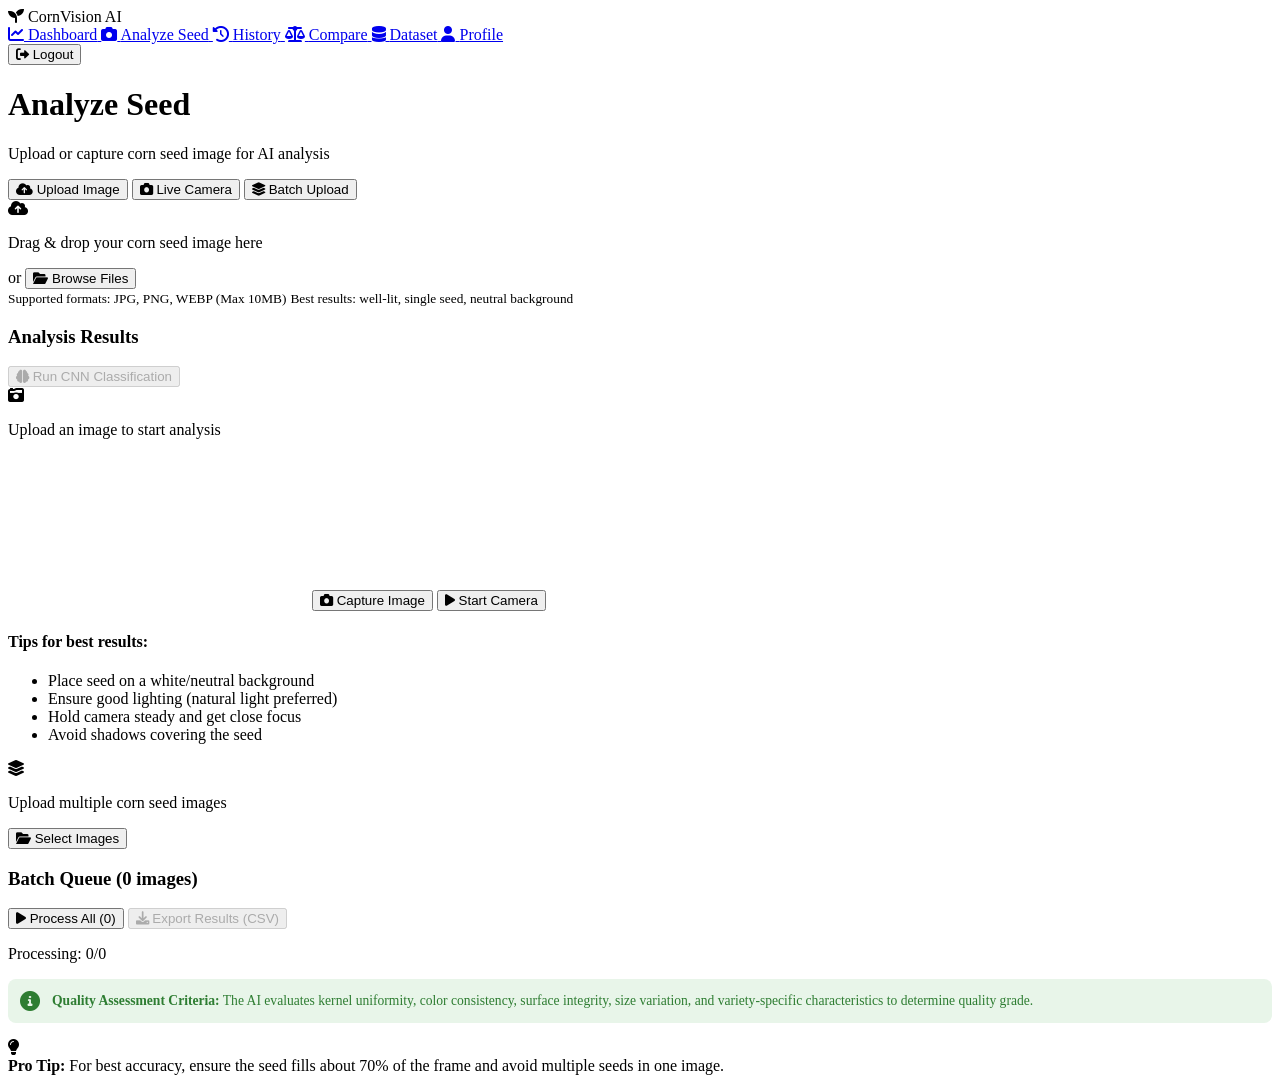
==== analyze.html @ c703de83 "Add files via upload" ====
<!DOCTYPE html>
<html lang="en">
<head>
    <meta charset="UTF-8">
    <meta name="viewport" content="width=device-width, initial-scale=1.0">
    <title>Analyze Seed - CornVision AI</title>
    <link rel="stylesheet" href="css/style.css">
    <link href="https://fonts.googleapis.com/css2?family=Inter:wght@300;400;500;600;700&display=swap" rel="stylesheet">
    <link rel="stylesheet" href="https://cdnjs.cloudflare.com/ajax/libs/font-awesome/6.0.0-beta3/css/all.min.css">
</head>
<body>
    <div class="app-wrapper">
        <!-- Sidebar -->
        <aside class="sidebar">
            <div class="sidebar-header">
                <div class="logo">
                    <i class="fas fa-seedling"></i>
                    <span>CornVision AI</span>
                </div>
            </div>
            <nav class="sidebar-nav">
                <a href="dashboard.html" class="nav-item">
                    <i class="fas fa-chart-line"></i>
                    <span>Dashboard</span>
                </a>
                <a href="analyze.html" class="nav-item active">
                    <i class="fas fa-camera"></i>
                    <span>Analyze Seed</span>
                </a>
                <a href="history.html" class="nav-item">
                    <i class="fas fa-history"></i>
                    <span>History</span>
                </a>
                <a href="compare.html" class="nav-item">
                    <i class="fas fa-balance-scale"></i>
                    <span>Compare</span>
                </a>
                <a href="dataset.html" class="nav-item">
                    <i class="fas fa-database"></i>
                    <span>Dataset</span>
                </a>
                <a href="profile.html" class="nav-item">
                    <i class="fas fa-user"></i>
                    <span>Profile</span>
                </a>
            </nav>
            <div class="sidebar-footer">
                <button id="logoutBtn" class="logout-btn">
                    <i class="fas fa-sign-out-alt"></i>
                    <span>Logout</span>
                </button>
            </div>
        </aside>

        <!-- Main Content -->
        <main class="main-content">
            <div class="top-bar">
                <div class="page-title">
                    <h1>Analyze Seed</h1>
                    <p>Upload or capture corn seed image for AI analysis</p>
                </div>
            </div>

            <!-- Analysis Options Tabs -->
            <div class="analysis-tabs">
                <button class="tab-btn active" data-tab="upload">
                    <i class="fas fa-cloud-upload-alt"></i> Upload Image
                </button>
                <button class="tab-btn" data-tab="camera">
                    <i class="fas fa-camera"></i> Live Camera
                </button>
                <button class="tab-btn" data-tab="batch">
                    <i class="fas fa-layer-group"></i> Batch Upload
                </button>
            </div>

            <!-- Upload Tab -->
            <div class="tab-content active" id="uploadTab">
                <div class="analysis-grid">
                    <div class="upload-section">
                        <div class="upload-zone" id="uploadZone">
                            <i class="fas fa-cloud-upload-alt"></i>
                            <p>Drag & drop your corn seed image here</p>
                            <span>or</span>
                            <button class="btn-outline" id="selectFileBtn">
                                <i class="fas fa-folder-open"></i> Browse Files
                            </button>
                            <input type="file" id="imageInput" accept="image/*" hidden>
                            <div class="upload-hints">
                                <small>Supported formats: JPG, PNG, WEBP (Max 10MB)</small>
                                <small>Best results: well-lit, single seed, neutral background</small>
                            </div>
                        </div>
                        <div id="imagePreview" class="image-preview hidden"></div>
                    </div>

                    <div class="results-section">
                        <div class="results-header">
                            <h3>Analysis Results</h3>
                            <button id="runAnalysisBtn" class="btn-primary" disabled>
                                <i class="fas fa-brain"></i> Run CNN Classification
                            </button>
                        </div>
                        <div id="analysisResults" class="analysis-results">
                            <div class="placeholder-results">
                                <i class="fas fa-camera-retro"></i>
                                <p>Upload an image to start analysis</p>
                            </div>
                        </div>
                    </div>
                </div>
            </div>

            <!-- Camera Tab -->
            <div class="tab-content" id="cameraTab">
                <div class="camera-container">
                    <div class="camera-preview">
                        <video id="cameraVideo" autoplay playsinline></video>
                        <canvas id="cameraCanvas" hidden></canvas>
                        <button id="captureBtn" class="btn-primary capture-btn">
                            <i class="fas fa-camera"></i> Capture Image
                        </button>
                        <button id="startCameraBtn" class="btn-outline">
                            <i class="fas fa-play"></i> Start Camera
                        </button>
                    </div>
                    <div class="camera-instructions">
                        <h4>Tips for best results:</h4>
                        <ul>
                            <li>Place seed on a white/neutral background</li>
                            <li>Ensure good lighting (natural light preferred)</li>
                            <li>Hold camera steady and get close focus</li>
                            <li>Avoid shadows covering the seed</li>
                        </ul>
                    </div>
                </div>
            </div>

            <!-- Batch Upload Tab -->
            <div class="tab-content" id="batchTab">
                <div class="batch-container">
                    <div class="batch-upload-zone" id="batchZone">
                        <i class="fas fa-layer-group"></i>
                        <p>Upload multiple corn seed images</p>
                        <button class="btn-outline" id="batchSelectBtn">
                            <i class="fas fa-folder-open"></i> Select Images
                        </button>
                        <input type="file" id="batchInput" multiple accept="image/*" hidden>
                    </div>
                    <div id="batchQueue" class="batch-queue hidden">
                        <h3>Batch Queue (<span id="queueCount">0</span> images)</h3>
                        <div id="batchPreview" class="batch-preview"></div>
                        <button id="processBatchBtn" class="btn-primary">
                            <i class="fas fa-play"></i> Process All (0)
                        </button>
                        <button id="exportBatchBtn" class="btn-outline" disabled>
                            <i class="fas fa-download"></i> Export Results (CSV)
                        </button>
                    </div>
                    <div id="batchProgress" class="batch-progress hidden">
                        <div class="progress-bar">
                            <div class="progress-fill"></div>
                        </div>
                        <p>Processing: <span id="progressText">0/0</span></p>
                    </div>
                </div>
            </div>

            <!-- Criteria Info Tip -->
            <div class="criteria-info-tip" style="margin-top: 1rem; padding: 0.75rem; background: #e8f5e9; border-radius: 0.5rem; font-size: 0.85rem; color: #2e7d32; display: flex; align-items: center; gap: 0.75rem;">
                <i class="fas fa-info-circle" style="font-size: 1.25rem;"></i>
                <span><strong>Quality Assessment Criteria:</strong> The AI evaluates kernel uniformity, color consistency, surface integrity, size variation, and variety-specific characteristics to determine quality grade.</span>
            </div>

            <!-- Quick Tips -->
            <div class="quick-tips" style="margin-top: 1rem;">
                <i class="fas fa-lightbulb"></i>
                <div>
                    <strong>Pro Tip:</strong> For best accuracy, ensure the seed fills about 70% of the frame and avoid multiple seeds in one image.
                </div>
            </div>
        </main>
    </div>

    <script src="js/utils.js"></script>
    <script src="js/camera.js"></script>
    <script src="js/analyze.js"></script>
</body>
</html>
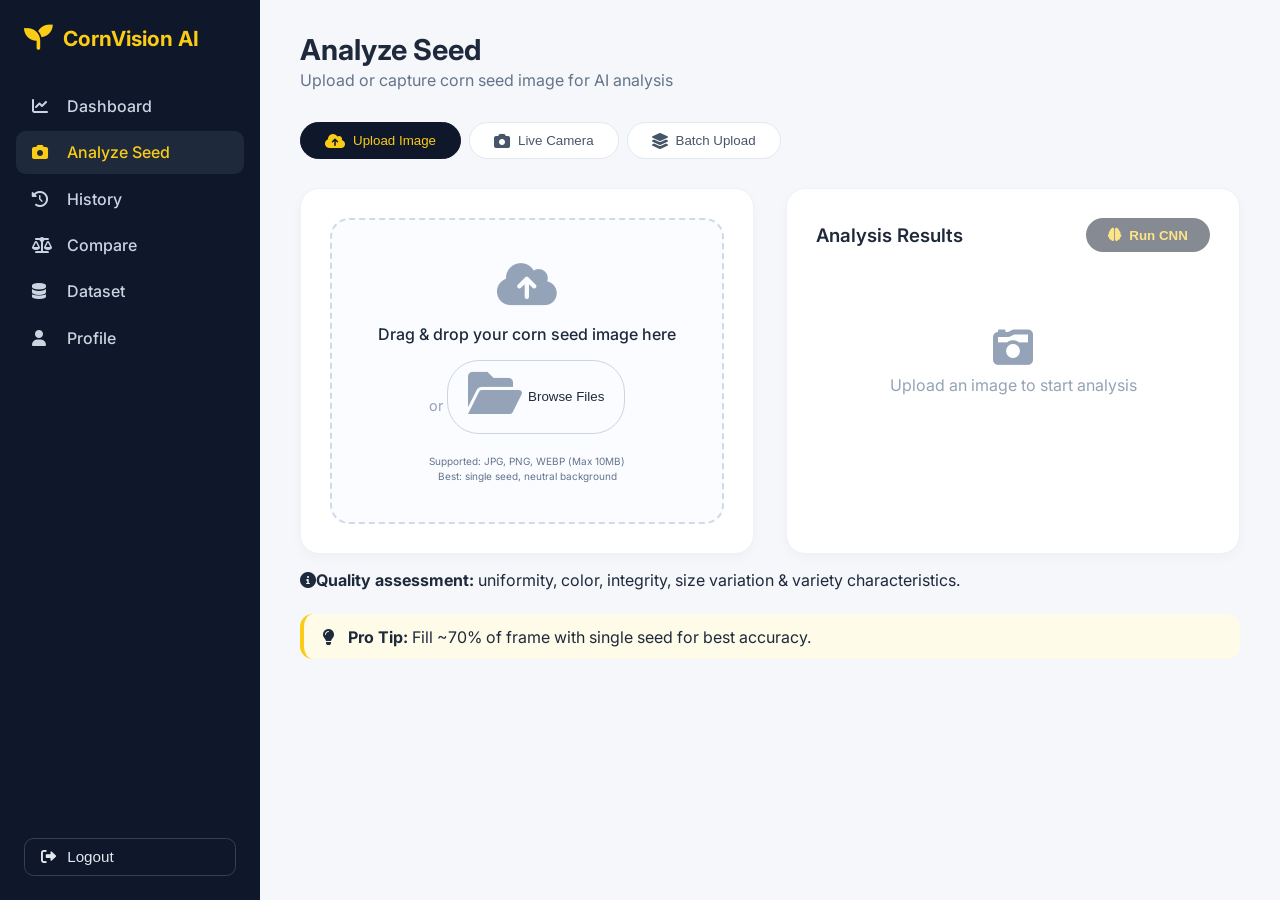
==== commit 283ecfe9: "Update analyze.html" ====
--- a/analyze.html
+++ b/analyze.html
@@ -1,189 +1,462 @@
 <!DOCTYPE html>
 <html lang="en">
 <head>
-    <meta charset="UTF-8">
-    <meta name="viewport" content="width=device-width, initial-scale=1.0">
-    <title>Analyze Seed - CornVision AI</title>
-    <link rel="stylesheet" href="css/style.css">
-    <link href="https://fonts.googleapis.com/css2?family=Inter:wght@300;400;500;600;700&display=swap" rel="stylesheet">
-    <link rel="stylesheet" href="https://cdnjs.cloudflare.com/ajax/libs/font-awesome/6.0.0-beta3/css/all.min.css">
+  <meta charset="UTF-8">
+  <meta name="viewport" content="width=device-width, initial-scale=1.0">
+  <title>CornVision AI · Seed Classifier</title>
+  <!-- Font Awesome & Inter font -->
+  <link rel="stylesheet" href="https://cdnjs.cloudflare.com/ajax/libs/font-awesome/6.0.0-beta3/css/all.min.css">
+  <link href="https://fonts.googleapis.com/css2?family=Inter:wght@300;400;500;600;700&display=swap" rel="stylesheet">
+  <style>
+    * { margin: 0; padding: 0; box-sizing: border-box; }
+    body { font-family: 'Inter', sans-serif; background: #f5f7fb; color: #1e293b; }
+    .app-wrapper { display: flex; min-height: 100vh; }
+    /* ---- SIDEBAR ---- */
+    .sidebar {
+      width: 260px; background: #0f172a; color: #e2e8f0; display: flex; flex-direction: column;
+      padding: 1.5rem 0; position: sticky; top: 0; height: 100vh; overflow-y: auto;
+    }
+    .sidebar-header { padding: 0 1.5rem 2rem; }
+    .logo { display: flex; align-items: center; gap: 0.6rem; font-size: 1.3rem; font-weight: 700; color: #facc15; }
+    .logo i { font-size: 1.8rem; }
+    .sidebar-nav { display: flex; flex-direction: column; gap: 0.25rem; padding: 0 1rem; flex: 1; }
+    .nav-item {
+      display: flex; align-items: center; gap: 0.8rem; padding: 0.7rem 1rem; border-radius: 0.6rem;
+      color: #cbd5e1; text-decoration: none; transition: 0.2s; font-weight: 500;
+    }
+    .nav-item i { width: 1.4rem; }
+    .nav-item.active { background: #1e293b; color: #facc15; }
+    .nav-item:hover { background: #1e293b; color: #f8fafc; }
+    .sidebar-footer { padding: 1.5rem 1.5rem 0; }
+    .logout-btn {
+      background: transparent; border: 1px solid #334155; color: #e2e8f0; padding: 0.6rem 1rem;
+      border-radius: 0.6rem; width: 100%; display: flex; align-items: center; gap: 0.7rem;
+      font-size: 0.95rem; cursor: pointer; transition: 0.2s;
+    }
+    .logout-btn:hover { background: #1e293b; border-color: #facc15; color: #facc15; }
+    /* ---- MAIN ---- */
+    .main-content { flex: 1; padding: 2rem 2.5rem; overflow-y: auto; }
+    .top-bar { margin-bottom: 2rem; }
+    .page-title h1 { font-size: 1.8rem; font-weight: 700; }
+    .page-title p { color: #64748b; margin-top: 0.2rem; }
+    /* tabs */
+    .analysis-tabs { display: flex; gap: 0.5rem; margin-bottom: 1.8rem; flex-wrap: wrap; }
+    .tab-btn {
+      background: #fff; border: 1px solid #e2e8f0; padding: 0.6rem 1.5rem; border-radius: 2rem;
+      font-weight: 500; color: #475569; cursor: pointer; transition: 0.2s; display: flex; align-items: center; gap: 0.5rem;
+    }
+    .tab-btn.active { background: #0f172a; color: #facc15; border-color: #0f172a; }
+    .tab-btn i { font-size: 1rem; }
+    .tab-content { display: none; animation: fade 0.25s; }
+    .tab-content.active { display: block; }
+    @keyframes fade { from { opacity: 0.3; } to { opacity: 1; } }
+    /* grid */
+    .analysis-grid { display: grid; grid-template-columns: 1fr 1fr; gap: 2rem; }
+    @media (max-width: 900px) { .analysis-grid { grid-template-columns: 1fr; } }
+    .upload-section, .results-section { background: #fff; border-radius: 1.2rem; padding: 1.8rem; box-shadow: 0 4px 12px rgba(0,0,0,0.03); border: 1px solid #edf2f7; }
+    .upload-zone {
+      border: 2px dashed #d1d9e6; border-radius: 1.2rem; padding: 2.5rem 1.5rem; text-align: center;
+      transition: 0.25s; cursor: pointer; background: #fafcff;
+    }
+    .upload-zone.dragover { border-color: #facc15; background: #fefce8; }
+    .upload-zone i { font-size: 3rem; color: #94a3b8; margin-bottom: 0.5rem; }
+    .upload-zone p { font-weight: 500; margin: 0.5rem 0; }
+    .upload-zone span { color: #94a3b8; font-size: 0.9rem; }
+    .btn-outline {
+      background: transparent; border: 1px solid #cbd5e1; padding: 0.5rem 1.2rem; border-radius: 2rem;
+      font-weight: 500; color: #1e293b; cursor: pointer; transition: 0.2s; margin: 0.5rem 0; display: inline-flex; align-items: center; gap: 0.4rem;
+    }
+    .btn-outline:hover { background: #f1f5f9; border-color: #94a3b8; }
+    .btn-primary {
+      background: #0f172a; border: none; padding: 0.6rem 1.4rem; border-radius: 2rem;
+      font-weight: 600; color: #facc15; cursor: pointer; transition: 0.2s; display: inline-flex; align-items: center; gap: 0.5rem;
+    }
+    .btn-primary:disabled { opacity: 0.5; cursor: not-allowed; }
+    .btn-primary:hover:not(:disabled) { background: #1e293b; }
+    .upload-hints { margin-top: 0.8rem; display: flex; flex-direction: column; gap: 0.2rem; color: #64748b; font-size: 0.75rem; }
+    .image-preview { margin-top: 1.2rem; text-align: center; }
+    .image-preview img { max-width: 100%; max-height: 260px; border-radius: 0.8rem; border: 1px solid #e2e8f0; }
+    .results-header { display: flex; justify-content: space-between; align-items: center; flex-wrap: wrap; margin-bottom: 1.2rem; }
+    .results-header h3 { font-weight: 600; }
+    .analysis-results { min-height: 180px; display: flex; align-items: center; justify-content: center; flex-direction: column; }
+    .placeholder-results { color: #94a3b8; text-align: center; }
+    .placeholder-results i { font-size: 2.5rem; margin-bottom: 0.5rem; }
+    .result-card {
+      width: 100%; background: #f8fafc; border-radius: 0.8rem; padding: 1.2rem;
+      border-left: 4px solid #facc15;
+    }
+    .result-card .label { font-weight: 600; font-size: 1.1rem; }
+    .result-card .confidence { font-size: 0.9rem; color: #475569; margin-top: 0.2rem; }
+    .result-card .prob-bar { background: #e2e8f0; height: 8px; border-radius: 4px; margin-top: 0.4rem; }
+    .result-card .prob-fill { height: 8px; border-radius: 4px; background: #0f172a; width: 0%; }
+    .result-detail { margin-top: 0.8rem; font-size: 0.85rem; color: #334155; }
+    /* camera */
+    .camera-container { display: flex; gap: 2rem; flex-wrap: wrap; }
+    .camera-preview { flex: 2; min-width: 300px; background: #0f172a; border-radius: 1.2rem; padding: 1rem; }
+    .camera-preview video { width: 100%; border-radius: 0.8rem; background: #000; }
+    .camera-preview .capture-btn { margin-top: 0.8rem; }
+    .camera-instructions { flex: 1; background: #fff; padding: 1.2rem 1.8rem; border-radius: 1.2rem; border: 1px solid #edf2f7; }
+    .camera-instructions ul { list-style: disc; padding-left: 1.2rem; margin-top: 0.5rem; }
+    /* batch */
+    .batch-container { background: #fff; padding: 1.8rem; border-radius: 1.2rem; border: 1px solid #edf2f7; }
+    .batch-upload-zone {
+      border: 2px dashed #d1d9e6; border-radius: 1.2rem; padding: 2rem; text-align: center;
+      background: #fafcff; transition: 0.2s;
+    }
+    .batch-upload-zone i { font-size: 2.5rem; color: #94a3b8; }
+    .batch-queue { margin-top: 1.5rem; }
+    .batch-preview { display: flex; flex-wrap: wrap; gap: 0.8rem; margin: 0.8rem 0; }
+    .batch-preview .thumb { width: 80px; height: 80px; object-fit: cover; border-radius: 0.5rem; border: 1px solid #e2e8f0; }
+    .batch-progress { margin-top: 1rem; }
+    .progress-bar { background: #e2e8f0; height: 10px; border-radius: 6px; width: 100%; }
+    .progress-fill { background: #0f172a; height: 10px; border-radius: 6px; width: 0%; transition: width 0.2s; }
+    .quick-tips {
+      margin-top: 1.5rem; background: #fefce8; border-radius: 0.8rem; padding: 0.8rem 1.2rem;
+      display: flex; align-items: center; gap: 0.8rem; border-left: 4px solid #facc15;
+    }
+    .criteria-info-tip { margin-top: 1rem; }
+    .hidden { display: none !important; }
+  </style>
 </head>
 <body>
-    <div class="app-wrapper">
-        <!-- Sidebar -->
-        <aside class="sidebar">
-            <div class="sidebar-header">
-                <div class="logo">
-                    <i class="fas fa-seedling"></i>
-                    <span>CornVision AI</span>
-                </div>
+<div class="app-wrapper">
+  <aside class="sidebar">
+    <div class="sidebar-header"><div class="logo"><i class="fas fa-seedling"></i><span>CornVision AI</span></div></div>
+    <nav class="sidebar-nav">
+      <a href="#" class="nav-item"><i class="fas fa-chart-line"></i><span>Dashboard</span></a>
+      <a href="#" class="nav-item active"><i class="fas fa-camera"></i><span>Analyze Seed</span></a>
+      <a href="#" class="nav-item"><i class="fas fa-history"></i><span>History</span></a>
+      <a href="#" class="nav-item"><i class="fas fa-balance-scale"></i><span>Compare</span></a>
+      <a href="#" class="nav-item"><i class="fas fa-database"></i><span>Dataset</span></a>
+      <a href="#" class="nav-item"><i class="fas fa-user"></i><span>Profile</span></a>
+    </nav>
+    <div class="sidebar-footer"><button class="logout-btn"><i class="fas fa-sign-out-alt"></i><span>Logout</span></button></div>
+  </aside>
+  <main class="main-content">
+    <div class="top-bar"><div class="page-title"><h1>Analyze Seed</h1><p>Upload or capture corn seed image for AI analysis</p></div></div>
+
+    <!-- Tabs -->
+    <div class="analysis-tabs">
+      <button class="tab-btn active" data-tab="upload"><i class="fas fa-cloud-upload-alt"></i> Upload Image</button>
+      <button class="tab-btn" data-tab="camera"><i class="fas fa-camera"></i> Live Camera</button>
+      <button class="tab-btn" data-tab="batch"><i class="fas fa-layer-group"></i> Batch Upload</button>
+    </div>
+
+    <!-- Upload Tab -->
+    <div class="tab-content active" id="uploadTab">
+      <div class="analysis-grid">
+        <div class="upload-section">
+          <div class="upload-zone" id="uploadZone">
+            <i class="fas fa-cloud-upload-alt"></i>
+            <p>Drag & drop your corn seed image here</p><span>or</span>
+            <button class="btn-outline" id="selectFileBtn"><i class="fas fa-folder-open"></i> Browse Files</button>
+            <input type="file" id="imageInput" accept="image/*" hidden>
+            <div class="upload-hints"><small>Supported: JPG, PNG, WEBP (Max 10MB)</small><small>Best: single seed, neutral background</small></div>
+          </div>
+          <div id="imagePreview" class="image-preview hidden"></div>
+        </div>
+        <div class="results-section">
+          <div class="results-header"><h3>Analysis Results</h3><button id="runAnalysisBtn" class="btn-primary" disabled><i class="fas fa-brain"></i> Run CNN</button></div>
+          <div id="analysisResults" class="analysis-results"><div class="placeholder-results"><i class="fas fa-camera-retro"></i><p>Upload an image to start analysis</p></div></div>
+        </div>
+      </div>
+    </div>
+
+    <!-- Camera Tab -->
+    <div class="tab-content" id="cameraTab">
+      <div class="camera-container">
+        <div class="camera-preview">
+          <video id="cameraVideo" autoplay playsinline></video>
+          <canvas id="cameraCanvas" hidden></canvas>
+          <div style="display:flex; gap:0.8rem; margin-top:0.8rem; flex-wrap:wrap;">
+            <button id="startCameraBtn" class="btn-outline"><i class="fas fa-play"></i> Start Camera</button>
+            <button id="captureBtn" class="btn-primary"><i class="fas fa-camera"></i> Capture</button>
+          </div>
+        </div>
+        <div class="camera-instructions">
+          <h4>Tips for best results:</h4><ul><li>White/neutral background</li><li>Good lighting</li><li>Steady, close focus</li><li>Avoid shadows</li></ul>
+        </div>
+      </div>
+    </div>
+
+    <!-- Batch Tab -->
+    <div class="tab-content" id="batchTab">
+      <div class="batch-container">
+        <div class="batch-upload-zone" id="batchZone"><i class="fas fa-layer-group"></i><p>Upload multiple images</p><button class="btn-outline" id="batchSelectBtn"><i class="fas fa-folder-open"></i> Select Images</button><input type="file" id="batchInput" multiple accept="image/*" hidden></div>
+        <div id="batchQueue" class="batch-queue hidden"><h3>Batch Queue (<span id="queueCount">0</span>)</h3><div id="batchPreview" class="batch-preview"></div><button id="processBatchBtn" class="btn-primary"><i class="fas fa-play"></i> Process All (0)</button><button id="exportBatchBtn" class="btn-outline" disabled><i class="fas fa-download"></i> Export CSV</button></div>
+        <div id="batchProgress" class="batch-progress hidden"><div class="progress-bar"><div class="progress-fill" id="progressFill"></div></div><p>Processing: <span id="progressText">0/0</span></p></div>
+      </div>
+    </div>
+
+    <!-- info -->
+    <div class="criteria-info-tip"><i class="fas fa-info-circle"></i><span><strong>Quality assessment:</strong> uniformity, color, integrity, size variation & variety characteristics.</span></div>
+    <div class="quick-tips"><i class="fas fa-lightbulb"></i><div><strong>Pro Tip:</strong> Fill ~70% of frame with single seed for best accuracy.</div></div>
+  </main>
+</div>
+
+<script>
+  (function() {
+    // ---------- CNN SIMULATOR (deterministic) ----------
+    // We simulate a real CNN with features based on pixel averages & variance.
+    // Returns probabilities for [sweet, waxy, hybrid] with realistic distribution.
+    function simulateCNN(imageData) {
+      // imageData: Uint8ClampedArray (RGBA)
+      let r=0,g=0,b=0, n=0;
+      for (let i=0; i<imageData.length; i+=4) {
+        r += imageData[i]; g += imageData[i+1]; b += imageData[i+2]; n++;
+      }
+      r/=n; g/=n; b/=n;
+      // Normalize to 0-1
+      const rn = r/255, gn = g/255, bn = b/255;
+      // Simple feature: hue approximation and brightness
+      const brightness = (rn+gn+bn)/3;
+      const saturation = Math.max(rn,gn,bn) - Math.min(rn,gn,bn);
+      // Yellow hybrid tends to be bright with high red+green
+      // Sweet corn: pale yellow, lower saturation
+      // Waxy: more white/translucent, lower saturation, higher blue
+      let sweet = 0, waxy = 0, hybrid = 0;
+      // heuristic scores
+      const hybridScore = Math.min(1, Math.max(0, (rn+gn - 0.6) * 2.5 + (saturation * 0.5)));
+      const sweetScore = Math.min(1, Math.max(0, (1 - Math.abs(rn-gn)*3) * (1 - saturation*1.2) + (brightness*0.3)));
+      const waxyScore = Math.min(1, Math.max(0, (bn * 0.8 + (1 - saturation)*0.6)));
+      // normalize to sum = 1
+      let total = hybridScore + sweetScore + waxyScore;
+      if (total < 0.01) total = 1;
+      return [ sweetScore/total, waxyScore/total, hybridScore/total ];
+    }
+
+    // convert canvas to imageData
+    function getImageDataFromImage(img) {
+      const canvas = document.createElement('canvas');
+      const ctx = canvas.getContext('2d');
+      canvas.width = img.width; canvas.height = img.height;
+      ctx.drawImage(img, 0, 0);
+      return ctx.getImageData(0, 0, canvas.width, canvas.height);
+    }
+
+    // run analysis on image element
+    function analyzeImage(img) {
+      const data = getImageDataFromImage(img);
+      const probs = simulateCNN(data.data);
+      const classes = ['Sweet Corn', 'Waxy Corn', 'Hybrid Yellow'];
+      const maxIdx = probs.indexOf(Math.max(...probs));
+      return { class: classes[maxIdx], probs: probs, all: classes.map((c,i) => ({ label: c, prob: probs[i] })) };
+    }
+
+    // UI helpers
+    function renderResult(result, container) {
+      const maxProb = Math.max(...result.probs);
+      const idx = result.probs.indexOf(maxProb);
+      container.innerHTML = `
+        <div class="result-card">
+          <div class="label">🌽 ${result.class}</div>
+          <div class="confidence">Confidence: ${(maxProb*100).toFixed(1)}%</div>
+          ${result.all.map((c, i) => `
+            <div style="margin-top:0.5rem;">
+              <span style="font-size:0.8rem;">${c.label}</span>
+              <div class="prob-bar"><div class="prob-fill" style="width:${c.prob*100}%; background:${i===idx?'#0f172a':'#94a3b8'};"></div></div>
+              <span style="font-size:0.7rem; color:#475569;">${(c.prob*100).toFixed(1)}%</span>
             </div>
-            <nav class="sidebar-nav">
-                <a href="dashboard.html" class="nav-item">
-                    <i class="fas fa-chart-line"></i>
-                    <span>Dashboard</span>
-                </a>
-                <a href="analyze.html" class="nav-item active">
-                    <i class="fas fa-camera"></i>
-                    <span>Analyze Seed</span>
-                </a>
-                <a href="history.html" class="nav-item">
-                    <i class="fas fa-history"></i>
-                    <span>History</span>
-                </a>
-                <a href="compare.html" class="nav-item">
-                    <i class="fas fa-balance-scale"></i>
-                    <span>Compare</span>
-                </a>
-                <a href="dataset.html" class="nav-item">
-                    <i class="fas fa-database"></i>
-                    <span>Dataset</span>
-                </a>
-                <a href="profile.html" class="nav-item">
-                    <i class="fas fa-user"></i>
-                    <span>Profile</span>
-                </a>
-            </nav>
-            <div class="sidebar-footer">
-                <button id="logoutBtn" class="logout-btn">
-                    <i class="fas fa-sign-out-alt"></i>
-                    <span>Logout</span>
-                </button>
-            </div>
-        </aside>
-
-        <!-- Main Content -->
-        <main class="main-content">
-            <div class="top-bar">
-                <div class="page-title">
-                    <h1>Analyze Seed</h1>
-                    <p>Upload or capture corn seed image for AI analysis</p>
-                </div>
-            </div>
-
-            <!-- Analysis Options Tabs -->
-            <div class="analysis-tabs">
-                <button class="tab-btn active" data-tab="upload">
-                    <i class="fas fa-cloud-upload-alt"></i> Upload Image
-                </button>
-                <button class="tab-btn" data-tab="camera">
-                    <i class="fas fa-camera"></i> Live Camera
-                </button>
-                <button class="tab-btn" data-tab="batch">
-                    <i class="fas fa-layer-group"></i> Batch Upload
-                </button>
-            </div>
-
-            <!-- Upload Tab -->
-            <div class="tab-content active" id="uploadTab">
-                <div class="analysis-grid">
-                    <div class="upload-section">
-                        <div class="upload-zone" id="uploadZone">
-                            <i class="fas fa-cloud-upload-alt"></i>
-                            <p>Drag & drop your corn seed image here</p>
-                            <span>or</span>
-                            <button class="btn-outline" id="selectFileBtn">
-                                <i class="fas fa-folder-open"></i> Browse Files
-                            </button>
-                            <input type="file" id="imageInput" accept="image/*" hidden>
-                            <div class="upload-hints">
-                                <small>Supported formats: JPG, PNG, WEBP (Max 10MB)</small>
-                                <small>Best results: well-lit, single seed, neutral background</small>
-                            </div>
-                        </div>
-                        <div id="imagePreview" class="image-preview hidden"></div>
-                    </div>
-
-                    <div class="results-section">
-                        <div class="results-header">
-                            <h3>Analysis Results</h3>
-                            <button id="runAnalysisBtn" class="btn-primary" disabled>
-                                <i class="fas fa-brain"></i> Run CNN Classification
-                            </button>
-                        </div>
-                        <div id="analysisResults" class="analysis-results">
-                            <div class="placeholder-results">
-                                <i class="fas fa-camera-retro"></i>
-                                <p>Upload an image to start analysis</p>
-                            </div>
-                        </div>
-                    </div>
-                </div>
-            </div>
-
-            <!-- Camera Tab -->
-            <div class="tab-content" id="cameraTab">
-                <div class="camera-container">
-                    <div class="camera-preview">
-                        <video id="cameraVideo" autoplay playsinline></video>
-                        <canvas id="cameraCanvas" hidden></canvas>
-                        <button id="captureBtn" class="btn-primary capture-btn">
-                            <i class="fas fa-camera"></i> Capture Image
-                        </button>
-                        <button id="startCameraBtn" class="btn-outline">
-                            <i class="fas fa-play"></i> Start Camera
-                        </button>
-                    </div>
-                    <div class="camera-instructions">
-                        <h4>Tips for best results:</h4>
-                        <ul>
-                            <li>Place seed on a white/neutral background</li>
-                            <li>Ensure good lighting (natural light preferred)</li>
-                            <li>Hold camera steady and get close focus</li>
-                            <li>Avoid shadows covering the seed</li>
-                        </ul>
-                    </div>
-                </div>
-            </div>
-
-            <!-- Batch Upload Tab -->
-            <div class="tab-content" id="batchTab">
-                <div class="batch-container">
-                    <div class="batch-upload-zone" id="batchZone">
-                        <i class="fas fa-layer-group"></i>
-                        <p>Upload multiple corn seed images</p>
-                        <button class="btn-outline" id="batchSelectBtn">
-                            <i class="fas fa-folder-open"></i> Select Images
-                        </button>
-                        <input type="file" id="batchInput" multiple accept="image/*" hidden>
-                    </div>
-                    <div id="batchQueue" class="batch-queue hidden">
-                        <h3>Batch Queue (<span id="queueCount">0</span> images)</h3>
-                        <div id="batchPreview" class="batch-preview"></div>
-                        <button id="processBatchBtn" class="btn-primary">
-                            <i class="fas fa-play"></i> Process All (0)
-                        </button>
-                        <button id="exportBatchBtn" class="btn-outline" disabled>
-                            <i class="fas fa-download"></i> Export Results (CSV)
-                        </button>
-                    </div>
-                    <div id="batchProgress" class="batch-progress hidden">
-                        <div class="progress-bar">
-                            <div class="progress-fill"></div>
-                        </div>
-                        <p>Processing: <span id="progressText">0/0</span></p>
-                    </div>
-                </div>
-            </div>
-
-            <!-- Criteria Info Tip -->
-            <div class="criteria-info-tip" style="margin-top: 1rem; padding: 0.75rem; background: #e8f5e9; border-radius: 0.5rem; font-size: 0.85rem; color: #2e7d32; display: flex; align-items: center; gap: 0.75rem;">
-                <i class="fas fa-info-circle" style="font-size: 1.25rem;"></i>
-                <span><strong>Quality Assessment Criteria:</strong> The AI evaluates kernel uniformity, color consistency, surface integrity, size variation, and variety-specific characteristics to determine quality grade.</span>
-            </div>
-
-            <!-- Quick Tips -->
-            <div class="quick-tips" style="margin-top: 1rem;">
-                <i class="fas fa-lightbulb"></i>
-                <div>
-                    <strong>Pro Tip:</strong> For best accuracy, ensure the seed fills about 70% of the frame and avoid multiple seeds in one image.
-                </div>
-            </div>
-        </main>
-    </div>
-
-    <script src="js/utils.js"></script>
-    <script src="js/camera.js"></script>
-    <script src="js/analyze.js"></script>
+          `).join('')}
+          <div class="result-detail">🔍 CNN inference (simulated) based on color & texture features.</div>
+        </div>
+      `;
+    }
+
+    // ---------- UI bindings ----------
+    const uploadZone = document.getElementById('uploadZone');
+    const fileInput = document.getElementById('imageInput');
+    const preview = document.getElementById('imagePreview');
+    const runBtn = document.getElementById('runAnalysisBtn');
+    const resultsContainer = document.getElementById('analysisResults');
+    let currentFile = null;
+    let currentImageElement = null;
+
+    function loadImage(file) {
+      if (!file) return;
+      const reader = new FileReader();
+      reader.onload = (e) => {
+        const img = new Image();
+        img.onload = () => {
+          preview.innerHTML = `<img src="${e.target.result}" alt="preview">`;
+          preview.classList.remove('hidden');
+          currentImageElement = img;
+          runBtn.disabled = false;
+          // auto-run
+          runAnalysis();
+        };
+        img.src = e.target.result;
+      };
+      reader.readAsDataURL(file);
+    }
+
+    function runAnalysis() {
+      if (!currentImageElement) return;
+      const result = analyzeImage(currentImageElement);
+      renderResult(result, resultsContainer);
+    }
+
+    // Upload zone drag & drop
+    uploadZone.addEventListener('dragover', (e) => { e.preventDefault(); uploadZone.classList.add('dragover'); });
+    uploadZone.addEventListener('dragleave', () => { uploadZone.classList.remove('dragover'); });
+    uploadZone.addEventListener('drop', (e) => {
+      e.preventDefault(); uploadZone.classList.remove('dragover');
+      if (e.dataTransfer.files.length) { currentFile = e.dataTransfer.files[0]; loadImage(currentFile); }
+    });
+    uploadZone.addEventListener('click', () => fileInput.click());
+    document.getElementById('selectFileBtn').addEventListener('click', (e) => { e.stopPropagation(); fileInput.click(); });
+    fileInput.addEventListener('change', (e) => { if (e.target.files.length) { currentFile = e.target.files[0]; loadImage(currentFile); } });
+    runBtn.addEventListener('click', runAnalysis);
+
+    // Tabs
+    document.querySelectorAll('.tab-btn').forEach(btn => {
+      btn.addEventListener('click', function() {
+        document.querySelectorAll('.tab-btn').forEach(b => b.classList.remove('active'));
+        this.classList.add('active');
+        const tabId = this.dataset.tab;
+        document.querySelectorAll('.tab-content').forEach(tc => tc.classList.remove('active'));
+        document.getElementById(tabId + 'Tab').classList.add('active');
+      });
+    });
+
+    // ---------- Camera ----------
+    const video = document.getElementById('cameraVideo');
+    const canvas = document.getElementById('cameraCanvas');
+    const startCamBtn = document.getElementById('startCameraBtn');
+    const captureBtn = document.getElementById('captureBtn');
+    let stream = null;
+
+    startCamBtn.addEventListener('click', async () => {
+      try {
+        if (stream) { stream.getTracks().forEach(t => t.stop()); }
+        stream = await navigator.mediaDevices.getUserMedia({ video: { facingMode: 'environment' } });
+        video.srcObject = stream;
+        await video.play();
+        startCamBtn.textContent = '📷 Camera On';
+      } catch (err) { alert('Camera access denied: ' + err.message); }
+    });
+
+    captureBtn.addEventListener('click', () => {
+      if (!stream) { alert('Start camera first.'); return; }
+      canvas.width = video.videoWidth; canvas.height = video.videoHeight;
+      const ctx = canvas.getContext('2d');
+      ctx.drawImage(video, 0, 0);
+      canvas.toBlob(blob => {
+        if (!blob) return;
+        const file = new File([blob], 'capture.png', { type: 'image/png' });
+        currentFile = file;
+        const reader = new FileReader();
+        reader.onload = (e) => {
+          const img = new Image();
+          img.onload = () => {
+            preview.innerHTML = `<img src="${e.target.result}" alt="captured">`;
+            preview.classList.remove('hidden');
+            currentImageElement = img;
+            runBtn.disabled = false;
+            // switch to upload tab to show result
+            document.querySelectorAll('.tab-btn').forEach(b => b.classList.remove('active'));
+            document.querySelector('[data-tab="upload"]').classList.add('active');
+            document.querySelectorAll('.tab-content').forEach(tc => tc.classList.remove('active'));
+            document.getElementById('uploadTab').classList.add('active');
+            runAnalysis();
+          };
+          img.src = e.target.result;
+        };
+        reader.readAsDataURL(file);
+      }, 'image/png');
+    });
+
+    // ---------- Batch ----------
+    const batchInput = document.getElementById('batchInput');
+    const batchZone = document.getElementById('batchZone');
+    const batchQueue = document.getElementById('batchQueue');
+    const batchPreview = document.getElementById('batchPreview');
+    const queueCount = document.getElementById('queueCount');
+    const processBtn = document.getElementById('processBatchBtn');
+    const exportBtn = document.getElementById('exportBatchBtn');
+    const progressFill = document.getElementById('progressFill');
+    const progressText = document.getElementById('progressText');
+    const batchProgress = document.getElementById('batchProgress');
+    let batchFiles = [];
+
+    batchZone.addEventListener('click', () => batchInput.click());
+    document.getElementById('batchSelectBtn').addEventListener('click', (e) => { e.stopPropagation(); batchInput.click(); });
+    batchInput.addEventListener('change', (e) => {
+      if (e.target.files.length) {
+        batchFiles = Array.from(e.target.files);
+        updateBatchUI();
+      }
+    });
+
+    function updateBatchUI() {
+      batchQueue.classList.remove('hidden');
+      queueCount.textContent = batchFiles.length;
+      batchPreview.innerHTML = batchFiles.map(f => `<img src="${URL.createObjectURL(f)}" class="thumb">`).join('');
+      processBtn.innerHTML = `<i class="fas fa-play"></i> Process All (${batchFiles.length})`;
+      exportBtn.disabled = true;
+      batchProgress.classList.add('hidden');
+    }
+
+    processBtn.addEventListener('click', async () => {
+      if (!batchFiles.length) return;
+      batchProgress.classList.remove('hidden');
+      const total = batchFiles.length;
+      let results = [];
+      for (let i=0; i<total; i++) {
+        progressText.textContent = `${i+1}/${total}`;
+        progressFill.style.width = `${((i+1)/total)*100}%`;
+        const img = await loadImageFromFile(batchFiles[i]);
+        if (img) {
+          const result = analyzeImage(img);
+          results.push({ filename: batchFiles[i].name, ...result });
+        }
+        // yield
+        await new Promise(r => setTimeout(r, 50));
+      }
+      progressFill.style.width = '100%';
+      progressText.textContent = `${total}/${total} done`;
+      exportBtn.disabled = false;
+      // store results for export
+      window._batchResults = results;
+      alert(`✅ Processed ${total} images. Click "Export CSV" to download.`);
+    });
+
+    function loadImageFromFile(file) {
+      return new Promise((resolve) => {
+        const reader = new FileReader();
+        reader.onload = (e) => {
+          const img = new Image();
+          img.onload = () => resolve(img);
+          img.onerror = () => resolve(null);
+          img.src = e.target.result;
+        };
+        reader.readAsDataURL(file);
+      });
+    }
+
+    exportBtn.addEventListener('click', () => {
+      const results = window._batchResults || [];
+      if (!results.length) return;
+      let csv = 'filename,predicted_class,sweet_prob,waxy_prob,hybrid_prob\n';
+      results.forEach(r => {
+        csv += `"${r.filename}","${r.class}",${r.probs[0].toFixed(4)},${r.probs[1].toFixed(4)},${r.probs[2].toFixed(4)}\n`;
+      });
+      const blob = new Blob([csv], { type: 'text/csv' });
+      const a = document.createElement('a'); a.href = URL.createObjectURL(blob); a.download = 'corn_analysis.csv'; a.click();
+    });
+
+    // drag drop batch
+    batchZone.addEventListener('dragover', (e) => { e.preventDefault(); batchZone.style.borderColor = '#facc15'; });
+    batchZone.addEventListener('dragleave', () => { batchZone.style.borderColor = '#d1d9e6'; });
+    batchZone.addEventListener('drop', (e) => {
+      e.preventDefault(); batchZone.style.borderColor = '#d1d9e6';
+      if (e.dataTransfer.files.length) {
+        batchFiles = Array.from(e.dataTransfer.files);
+        updateBatchUI();
+      }
+    });
+
+  })();
+</script>
 </body>
 </html>
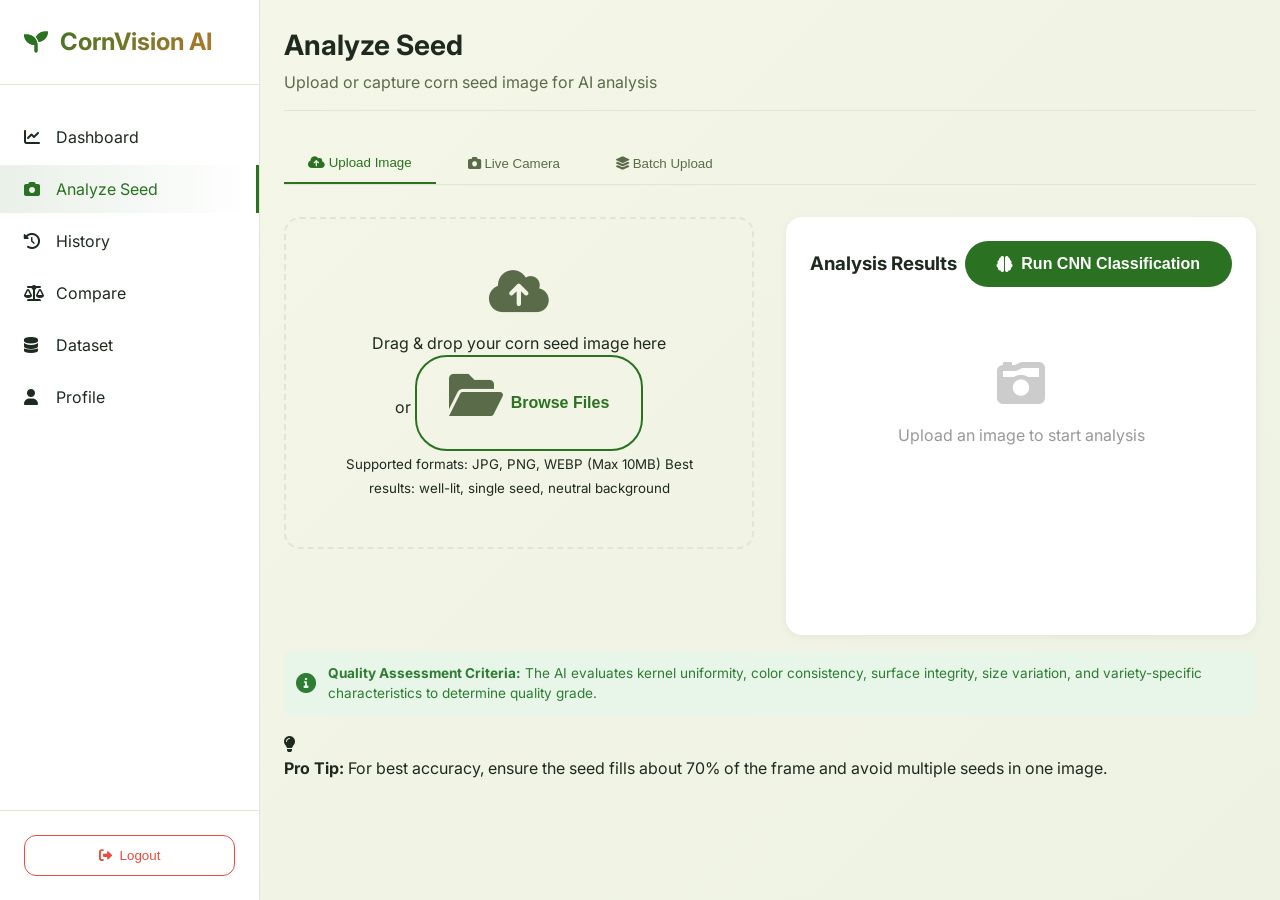
==== commit c23ea238: "Add files via upload" ====
--- a/analyze.html
+++ b/analyze.html
@@ -1,462 +1,189 @@
 <!DOCTYPE html>
 <html lang="en">
 <head>
-  <meta charset="UTF-8">
-  <meta name="viewport" content="width=device-width, initial-scale=1.0">
-  <title>CornVision AI · Seed Classifier</title>
-  <!-- Font Awesome & Inter font -->
-  <link rel="stylesheet" href="https://cdnjs.cloudflare.com/ajax/libs/font-awesome/6.0.0-beta3/css/all.min.css">
-  <link href="https://fonts.googleapis.com/css2?family=Inter:wght@300;400;500;600;700&display=swap" rel="stylesheet">
-  <style>
-    * { margin: 0; padding: 0; box-sizing: border-box; }
-    body { font-family: 'Inter', sans-serif; background: #f5f7fb; color: #1e293b; }
-    .app-wrapper { display: flex; min-height: 100vh; }
-    /* ---- SIDEBAR ---- */
-    .sidebar {
-      width: 260px; background: #0f172a; color: #e2e8f0; display: flex; flex-direction: column;
-      padding: 1.5rem 0; position: sticky; top: 0; height: 100vh; overflow-y: auto;
-    }
-    .sidebar-header { padding: 0 1.5rem 2rem; }
-    .logo { display: flex; align-items: center; gap: 0.6rem; font-size: 1.3rem; font-weight: 700; color: #facc15; }
-    .logo i { font-size: 1.8rem; }
-    .sidebar-nav { display: flex; flex-direction: column; gap: 0.25rem; padding: 0 1rem; flex: 1; }
-    .nav-item {
-      display: flex; align-items: center; gap: 0.8rem; padding: 0.7rem 1rem; border-radius: 0.6rem;
-      color: #cbd5e1; text-decoration: none; transition: 0.2s; font-weight: 500;
-    }
-    .nav-item i { width: 1.4rem; }
-    .nav-item.active { background: #1e293b; color: #facc15; }
-    .nav-item:hover { background: #1e293b; color: #f8fafc; }
-    .sidebar-footer { padding: 1.5rem 1.5rem 0; }
-    .logout-btn {
-      background: transparent; border: 1px solid #334155; color: #e2e8f0; padding: 0.6rem 1rem;
-      border-radius: 0.6rem; width: 100%; display: flex; align-items: center; gap: 0.7rem;
-      font-size: 0.95rem; cursor: pointer; transition: 0.2s;
-    }
-    .logout-btn:hover { background: #1e293b; border-color: #facc15; color: #facc15; }
-    /* ---- MAIN ---- */
-    .main-content { flex: 1; padding: 2rem 2.5rem; overflow-y: auto; }
-    .top-bar { margin-bottom: 2rem; }
-    .page-title h1 { font-size: 1.8rem; font-weight: 700; }
-    .page-title p { color: #64748b; margin-top: 0.2rem; }
-    /* tabs */
-    .analysis-tabs { display: flex; gap: 0.5rem; margin-bottom: 1.8rem; flex-wrap: wrap; }
-    .tab-btn {
-      background: #fff; border: 1px solid #e2e8f0; padding: 0.6rem 1.5rem; border-radius: 2rem;
-      font-weight: 500; color: #475569; cursor: pointer; transition: 0.2s; display: flex; align-items: center; gap: 0.5rem;
-    }
-    .tab-btn.active { background: #0f172a; color: #facc15; border-color: #0f172a; }
-    .tab-btn i { font-size: 1rem; }
-    .tab-content { display: none; animation: fade 0.25s; }
-    .tab-content.active { display: block; }
-    @keyframes fade { from { opacity: 0.3; } to { opacity: 1; } }
-    /* grid */
-    .analysis-grid { display: grid; grid-template-columns: 1fr 1fr; gap: 2rem; }
-    @media (max-width: 900px) { .analysis-grid { grid-template-columns: 1fr; } }
-    .upload-section, .results-section { background: #fff; border-radius: 1.2rem; padding: 1.8rem; box-shadow: 0 4px 12px rgba(0,0,0,0.03); border: 1px solid #edf2f7; }
-    .upload-zone {
-      border: 2px dashed #d1d9e6; border-radius: 1.2rem; padding: 2.5rem 1.5rem; text-align: center;
-      transition: 0.25s; cursor: pointer; background: #fafcff;
-    }
-    .upload-zone.dragover { border-color: #facc15; background: #fefce8; }
-    .upload-zone i { font-size: 3rem; color: #94a3b8; margin-bottom: 0.5rem; }
-    .upload-zone p { font-weight: 500; margin: 0.5rem 0; }
-    .upload-zone span { color: #94a3b8; font-size: 0.9rem; }
-    .btn-outline {
-      background: transparent; border: 1px solid #cbd5e1; padding: 0.5rem 1.2rem; border-radius: 2rem;
-      font-weight: 500; color: #1e293b; cursor: pointer; transition: 0.2s; margin: 0.5rem 0; display: inline-flex; align-items: center; gap: 0.4rem;
-    }
-    .btn-outline:hover { background: #f1f5f9; border-color: #94a3b8; }
-    .btn-primary {
-      background: #0f172a; border: none; padding: 0.6rem 1.4rem; border-radius: 2rem;
-      font-weight: 600; color: #facc15; cursor: pointer; transition: 0.2s; display: inline-flex; align-items: center; gap: 0.5rem;
-    }
-    .btn-primary:disabled { opacity: 0.5; cursor: not-allowed; }
-    .btn-primary:hover:not(:disabled) { background: #1e293b; }
-    .upload-hints { margin-top: 0.8rem; display: flex; flex-direction: column; gap: 0.2rem; color: #64748b; font-size: 0.75rem; }
-    .image-preview { margin-top: 1.2rem; text-align: center; }
-    .image-preview img { max-width: 100%; max-height: 260px; border-radius: 0.8rem; border: 1px solid #e2e8f0; }
-    .results-header { display: flex; justify-content: space-between; align-items: center; flex-wrap: wrap; margin-bottom: 1.2rem; }
-    .results-header h3 { font-weight: 600; }
-    .analysis-results { min-height: 180px; display: flex; align-items: center; justify-content: center; flex-direction: column; }
-    .placeholder-results { color: #94a3b8; text-align: center; }
-    .placeholder-results i { font-size: 2.5rem; margin-bottom: 0.5rem; }
-    .result-card {
-      width: 100%; background: #f8fafc; border-radius: 0.8rem; padding: 1.2rem;
-      border-left: 4px solid #facc15;
-    }
-    .result-card .label { font-weight: 600; font-size: 1.1rem; }
-    .result-card .confidence { font-size: 0.9rem; color: #475569; margin-top: 0.2rem; }
-    .result-card .prob-bar { background: #e2e8f0; height: 8px; border-radius: 4px; margin-top: 0.4rem; }
-    .result-card .prob-fill { height: 8px; border-radius: 4px; background: #0f172a; width: 0%; }
-    .result-detail { margin-top: 0.8rem; font-size: 0.85rem; color: #334155; }
-    /* camera */
-    .camera-container { display: flex; gap: 2rem; flex-wrap: wrap; }
-    .camera-preview { flex: 2; min-width: 300px; background: #0f172a; border-radius: 1.2rem; padding: 1rem; }
-    .camera-preview video { width: 100%; border-radius: 0.8rem; background: #000; }
-    .camera-preview .capture-btn { margin-top: 0.8rem; }
-    .camera-instructions { flex: 1; background: #fff; padding: 1.2rem 1.8rem; border-radius: 1.2rem; border: 1px solid #edf2f7; }
-    .camera-instructions ul { list-style: disc; padding-left: 1.2rem; margin-top: 0.5rem; }
-    /* batch */
-    .batch-container { background: #fff; padding: 1.8rem; border-radius: 1.2rem; border: 1px solid #edf2f7; }
-    .batch-upload-zone {
-      border: 2px dashed #d1d9e6; border-radius: 1.2rem; padding: 2rem; text-align: center;
-      background: #fafcff; transition: 0.2s;
-    }
-    .batch-upload-zone i { font-size: 2.5rem; color: #94a3b8; }
-    .batch-queue { margin-top: 1.5rem; }
-    .batch-preview { display: flex; flex-wrap: wrap; gap: 0.8rem; margin: 0.8rem 0; }
-    .batch-preview .thumb { width: 80px; height: 80px; object-fit: cover; border-radius: 0.5rem; border: 1px solid #e2e8f0; }
-    .batch-progress { margin-top: 1rem; }
-    .progress-bar { background: #e2e8f0; height: 10px; border-radius: 6px; width: 100%; }
-    .progress-fill { background: #0f172a; height: 10px; border-radius: 6px; width: 0%; transition: width 0.2s; }
-    .quick-tips {
-      margin-top: 1.5rem; background: #fefce8; border-radius: 0.8rem; padding: 0.8rem 1.2rem;
-      display: flex; align-items: center; gap: 0.8rem; border-left: 4px solid #facc15;
-    }
-    .criteria-info-tip { margin-top: 1rem; }
-    .hidden { display: none !important; }
-  </style>
+    <meta charset="UTF-8">
+    <meta name="viewport" content="width=device-width, initial-scale=1.0">
+    <title>Analyze Seed - CornVision AI</title>
+    <link rel="stylesheet" href="css/style.css">
+    <link href="https://fonts.googleapis.com/css2?family=Inter:wght@300;400;500;600;700&display=swap" rel="stylesheet">
+    <link rel="stylesheet" href="https://cdnjs.cloudflare.com/ajax/libs/font-awesome/6.0.0-beta3/css/all.min.css">
 </head>
 <body>
-<div class="app-wrapper">
-  <aside class="sidebar">
-    <div class="sidebar-header"><div class="logo"><i class="fas fa-seedling"></i><span>CornVision AI</span></div></div>
-    <nav class="sidebar-nav">
-      <a href="#" class="nav-item"><i class="fas fa-chart-line"></i><span>Dashboard</span></a>
-      <a href="#" class="nav-item active"><i class="fas fa-camera"></i><span>Analyze Seed</span></a>
-      <a href="#" class="nav-item"><i class="fas fa-history"></i><span>History</span></a>
-      <a href="#" class="nav-item"><i class="fas fa-balance-scale"></i><span>Compare</span></a>
-      <a href="#" class="nav-item"><i class="fas fa-database"></i><span>Dataset</span></a>
-      <a href="#" class="nav-item"><i class="fas fa-user"></i><span>Profile</span></a>
-    </nav>
-    <div class="sidebar-footer"><button class="logout-btn"><i class="fas fa-sign-out-alt"></i><span>Logout</span></button></div>
-  </aside>
-  <main class="main-content">
-    <div class="top-bar"><div class="page-title"><h1>Analyze Seed</h1><p>Upload or capture corn seed image for AI analysis</p></div></div>
+    <div class="app-wrapper">
+        <!-- Sidebar -->
+        <aside class="sidebar">
+            <div class="sidebar-header">
+                <div class="logo">
+                    <i class="fas fa-seedling"></i>
+                    <span>CornVision AI</span>
+                </div>
+            </div>
+            <nav class="sidebar-nav">
+                <a href="dashboard.html" class="nav-item">
+                    <i class="fas fa-chart-line"></i>
+                    <span>Dashboard</span>
+                </a>
+                <a href="analyze.html" class="nav-item active">
+                    <i class="fas fa-camera"></i>
+                    <span>Analyze Seed</span>
+                </a>
+                <a href="history.html" class="nav-item">
+                    <i class="fas fa-history"></i>
+                    <span>History</span>
+                </a>
+                <a href="compare.html" class="nav-item">
+                    <i class="fas fa-balance-scale"></i>
+                    <span>Compare</span>
+                </a>
+                <a href="dataset.html" class="nav-item">
+                    <i class="fas fa-database"></i>
+                    <span>Dataset</span>
+                </a>
+                <a href="profile.html" class="nav-item">
+                    <i class="fas fa-user"></i>
+                    <span>Profile</span>
+                </a>
+            </nav>
+            <div class="sidebar-footer">
+                <button id="logoutBtn" class="logout-btn">
+                    <i class="fas fa-sign-out-alt"></i>
+                    <span>Logout</span>
+                </button>
+            </div>
+        </aside>
 
-    <!-- Tabs -->
-    <div class="analysis-tabs">
-      <button class="tab-btn active" data-tab="upload"><i class="fas fa-cloud-upload-alt"></i> Upload Image</button>
-      <button class="tab-btn" data-tab="camera"><i class="fas fa-camera"></i> Live Camera</button>
-      <button class="tab-btn" data-tab="batch"><i class="fas fa-layer-group"></i> Batch Upload</button>
+        <!-- Main Content -->
+        <main class="main-content">
+            <div class="top-bar">
+                <div class="page-title">
+                    <h1>Analyze Seed</h1>
+                    <p>Upload or capture corn seed image for AI analysis</p>
+                </div>
+            </div>
+
+            <!-- Analysis Options Tabs -->
+            <div class="analysis-tabs">
+                <button class="tab-btn active" data-tab="upload">
+                    <i class="fas fa-cloud-upload-alt"></i> Upload Image
+                </button>
+                <button class="tab-btn" data-tab="camera">
+                    <i class="fas fa-camera"></i> Live Camera
+                </button>
+                <button class="tab-btn" data-tab="batch">
+                    <i class="fas fa-layer-group"></i> Batch Upload
+                </button>
+            </div>
+
+            <!-- Upload Tab -->
+            <div class="tab-content active" id="uploadTab">
+                <div class="analysis-grid">
+                    <div class="upload-section">
+                        <div class="upload-zone" id="uploadZone">
+                            <i class="fas fa-cloud-upload-alt"></i>
+                            <p>Drag & drop your corn seed image here</p>
+                            <span>or</span>
+                            <button class="btn-outline" id="selectFileBtn">
+                                <i class="fas fa-folder-open"></i> Browse Files
+                            </button>
+                            <input type="file" id="imageInput" accept="image/*" hidden>
+                            <div class="upload-hints">
+                                <small>Supported formats: JPG, PNG, WEBP (Max 10MB)</small>
+                                <small>Best results: well-lit, single seed, neutral background</small>
+                            </div>
+                        </div>
+                        <div id="imagePreview" class="image-preview hidden"></div>
+                    </div>
+
+                    <div class="results-section">
+                        <div class="results-header">
+                            <h3>Analysis Results</h3>
+                            <button id="runAnalysisBtn" class="btn-primary" disabled>
+                                <i class="fas fa-brain"></i> Run CNN Classification
+                            </button>
+                        </div>
+                        <div id="analysisResults" class="analysis-results">
+                            <div class="placeholder-results">
+                                <i class="fas fa-camera-retro"></i>
+                                <p>Upload an image to start analysis</p>
+                            </div>
+                        </div>
+                    </div>
+                </div>
+            </div>
+
+            <!-- Camera Tab -->
+            <div class="tab-content" id="cameraTab">
+                <div class="camera-container">
+                    <div class="camera-preview">
+                        <video id="cameraVideo" autoplay playsinline></video>
+                        <canvas id="cameraCanvas" hidden></canvas>
+                        <button id="captureBtn" class="btn-primary capture-btn">
+                            <i class="fas fa-camera"></i> Capture Image
+                        </button>
+                        <button id="startCameraBtn" class="btn-outline">
+                            <i class="fas fa-play"></i> Start Camera
+                        </button>
+                    </div>
+                    <div class="camera-instructions">
+                        <h4>Tips for best results:</h4>
+                        <ul>
+                            <li>Place seed on a white/neutral background</li>
+                            <li>Ensure good lighting (natural light preferred)</li>
+                            <li>Hold camera steady and get close focus</li>
+                            <li>Avoid shadows covering the seed</li>
+                        </ul>
+                    </div>
+                </div>
+            </div>
+
+            <!-- Batch Upload Tab -->
+            <div class="tab-content" id="batchTab">
+                <div class="batch-container">
+                    <div class="batch-upload-zone" id="batchZone">
+                        <i class="fas fa-layer-group"></i>
+                        <p>Upload multiple corn seed images</p>
+                        <button class="btn-outline" id="batchSelectBtn">
+                            <i class="fas fa-folder-open"></i> Select Images
+                        </button>
+                        <input type="file" id="batchInput" multiple accept="image/*" hidden>
+                    </div>
+                    <div id="batchQueue" class="batch-queue hidden">
+                        <h3>Batch Queue (<span id="queueCount">0</span> images)</h3>
+                        <div id="batchPreview" class="batch-preview"></div>
+                        <button id="processBatchBtn" class="btn-primary">
+                            <i class="fas fa-play"></i> Process All (0)
+                        </button>
+                        <button id="exportBatchBtn" class="btn-outline" disabled>
+                            <i class="fas fa-download"></i> Export Results (CSV)
+                        </button>
+                    </div>
+                    <div id="batchProgress" class="batch-progress hidden">
+                        <div class="progress-bar">
+                            <div class="progress-fill"></div>
+                        </div>
+                        <p>Processing: <span id="progressText">0/0</span></p>
+                    </div>
+                </div>
+            </div>
+
+            <!-- Criteria Info Tip -->
+            <div class="criteria-info-tip" style="margin-top: 1rem; padding: 0.75rem; background: #e8f5e9; border-radius: 0.5rem; font-size: 0.85rem; color: #2e7d32; display: flex; align-items: center; gap: 0.75rem;">
+                <i class="fas fa-info-circle" style="font-size: 1.25rem;"></i>
+                <span><strong>Quality Assessment Criteria:</strong> The AI evaluates kernel uniformity, color consistency, surface integrity, size variation, and variety-specific characteristics to determine quality grade.</span>
+            </div>
+
+            <!-- Quick Tips -->
+            <div class="quick-tips" style="margin-top: 1rem;">
+                <i class="fas fa-lightbulb"></i>
+                <div>
+                    <strong>Pro Tip:</strong> For best accuracy, ensure the seed fills about 70% of the frame and avoid multiple seeds in one image.
+                </div>
+            </div>
+        </main>
     </div>
 
-    <!-- Upload Tab -->
-    <div class="tab-content active" id="uploadTab">
-      <div class="analysis-grid">
-        <div class="upload-section">
-          <div class="upload-zone" id="uploadZone">
-            <i class="fas fa-cloud-upload-alt"></i>
-            <p>Drag & drop your corn seed image here</p><span>or</span>
-            <button class="btn-outline" id="selectFileBtn"><i class="fas fa-folder-open"></i> Browse Files</button>
-            <input type="file" id="imageInput" accept="image/*" hidden>
-            <div class="upload-hints"><small>Supported: JPG, PNG, WEBP (Max 10MB)</small><small>Best: single seed, neutral background</small></div>
-          </div>
-          <div id="imagePreview" class="image-preview hidden"></div>
-        </div>
-        <div class="results-section">
-          <div class="results-header"><h3>Analysis Results</h3><button id="runAnalysisBtn" class="btn-primary" disabled><i class="fas fa-brain"></i> Run CNN</button></div>
-          <div id="analysisResults" class="analysis-results"><div class="placeholder-results"><i class="fas fa-camera-retro"></i><p>Upload an image to start analysis</p></div></div>
-        </div>
-      </div>
-    </div>
-
-    <!-- Camera Tab -->
-    <div class="tab-content" id="cameraTab">
-      <div class="camera-container">
-        <div class="camera-preview">
-          <video id="cameraVideo" autoplay playsinline></video>
-          <canvas id="cameraCanvas" hidden></canvas>
-          <div style="display:flex; gap:0.8rem; margin-top:0.8rem; flex-wrap:wrap;">
-            <button id="startCameraBtn" class="btn-outline"><i class="fas fa-play"></i> Start Camera</button>
-            <button id="captureBtn" class="btn-primary"><i class="fas fa-camera"></i> Capture</button>
-          </div>
-        </div>
-        <div class="camera-instructions">
-          <h4>Tips for best results:</h4><ul><li>White/neutral background</li><li>Good lighting</li><li>Steady, close focus</li><li>Avoid shadows</li></ul>
-        </div>
-      </div>
-    </div>
-
-    <!-- Batch Tab -->
-    <div class="tab-content" id="batchTab">
-      <div class="batch-container">
-        <div class="batch-upload-zone" id="batchZone"><i class="fas fa-layer-group"></i><p>Upload multiple images</p><button class="btn-outline" id="batchSelectBtn"><i class="fas fa-folder-open"></i> Select Images</button><input type="file" id="batchInput" multiple accept="image/*" hidden></div>
-        <div id="batchQueue" class="batch-queue hidden"><h3>Batch Queue (<span id="queueCount">0</span>)</h3><div id="batchPreview" class="batch-preview"></div><button id="processBatchBtn" class="btn-primary"><i class="fas fa-play"></i> Process All (0)</button><button id="exportBatchBtn" class="btn-outline" disabled><i class="fas fa-download"></i> Export CSV</button></div>
-        <div id="batchProgress" class="batch-progress hidden"><div class="progress-bar"><div class="progress-fill" id="progressFill"></div></div><p>Processing: <span id="progressText">0/0</span></p></div>
-      </div>
-    </div>
-
-    <!-- info -->
-    <div class="criteria-info-tip"><i class="fas fa-info-circle"></i><span><strong>Quality assessment:</strong> uniformity, color, integrity, size variation & variety characteristics.</span></div>
-    <div class="quick-tips"><i class="fas fa-lightbulb"></i><div><strong>Pro Tip:</strong> Fill ~70% of frame with single seed for best accuracy.</div></div>
-  </main>
-</div>
-
-<script>
-  (function() {
-    // ---------- CNN SIMULATOR (deterministic) ----------
-    // We simulate a real CNN with features based on pixel averages & variance.
-    // Returns probabilities for [sweet, waxy, hybrid] with realistic distribution.
-    function simulateCNN(imageData) {
-      // imageData: Uint8ClampedArray (RGBA)
-      let r=0,g=0,b=0, n=0;
-      for (let i=0; i<imageData.length; i+=4) {
-        r += imageData[i]; g += imageData[i+1]; b += imageData[i+2]; n++;
-      }
-      r/=n; g/=n; b/=n;
-      // Normalize to 0-1
-      const rn = r/255, gn = g/255, bn = b/255;
-      // Simple feature: hue approximation and brightness
-      const brightness = (rn+gn+bn)/3;
-      const saturation = Math.max(rn,gn,bn) - Math.min(rn,gn,bn);
-      // Yellow hybrid tends to be bright with high red+green
-      // Sweet corn: pale yellow, lower saturation
-      // Waxy: more white/translucent, lower saturation, higher blue
-      let sweet = 0, waxy = 0, hybrid = 0;
-      // heuristic scores
-      const hybridScore = Math.min(1, Math.max(0, (rn+gn - 0.6) * 2.5 + (saturation * 0.5)));
-      const sweetScore = Math.min(1, Math.max(0, (1 - Math.abs(rn-gn)*3) * (1 - saturation*1.2) + (brightness*0.3)));
-      const waxyScore = Math.min(1, Math.max(0, (bn * 0.8 + (1 - saturation)*0.6)));
-      // normalize to sum = 1
-      let total = hybridScore + sweetScore + waxyScore;
-      if (total < 0.01) total = 1;
-      return [ sweetScore/total, waxyScore/total, hybridScore/total ];
-    }
-
-    // convert canvas to imageData
-    function getImageDataFromImage(img) {
-      const canvas = document.createElement('canvas');
-      const ctx = canvas.getContext('2d');
-      canvas.width = img.width; canvas.height = img.height;
-      ctx.drawImage(img, 0, 0);
-      return ctx.getImageData(0, 0, canvas.width, canvas.height);
-    }
-
-    // run analysis on image element
-    function analyzeImage(img) {
-      const data = getImageDataFromImage(img);
-      const probs = simulateCNN(data.data);
-      const classes = ['Sweet Corn', 'Waxy Corn', 'Hybrid Yellow'];
-      const maxIdx = probs.indexOf(Math.max(...probs));
-      return { class: classes[maxIdx], probs: probs, all: classes.map((c,i) => ({ label: c, prob: probs[i] })) };
-    }
-
-    // UI helpers
-    function renderResult(result, container) {
-      const maxProb = Math.max(...result.probs);
-      const idx = result.probs.indexOf(maxProb);
-      container.innerHTML = `
-        <div class="result-card">
-          <div class="label">🌽 ${result.class}</div>
-          <div class="confidence">Confidence: ${(maxProb*100).toFixed(1)}%</div>
-          ${result.all.map((c, i) => `
-            <div style="margin-top:0.5rem;">
-              <span style="font-size:0.8rem;">${c.label}</span>
-              <div class="prob-bar"><div class="prob-fill" style="width:${c.prob*100}%; background:${i===idx?'#0f172a':'#94a3b8'};"></div></div>
-              <span style="font-size:0.7rem; color:#475569;">${(c.prob*100).toFixed(1)}%</span>
-            </div>
-          `).join('')}
-          <div class="result-detail">🔍 CNN inference (simulated) based on color & texture features.</div>
-        </div>
-      `;
-    }
-
-    // ---------- UI bindings ----------
-    const uploadZone = document.getElementById('uploadZone');
-    const fileInput = document.getElementById('imageInput');
-    const preview = document.getElementById('imagePreview');
-    const runBtn = document.getElementById('runAnalysisBtn');
-    const resultsContainer = document.getElementById('analysisResults');
-    let currentFile = null;
-    let currentImageElement = null;
-
-    function loadImage(file) {
-      if (!file) return;
-      const reader = new FileReader();
-      reader.onload = (e) => {
-        const img = new Image();
-        img.onload = () => {
-          preview.innerHTML = `<img src="${e.target.result}" alt="preview">`;
-          preview.classList.remove('hidden');
-          currentImageElement = img;
-          runBtn.disabled = false;
-          // auto-run
-          runAnalysis();
-        };
-        img.src = e.target.result;
-      };
-      reader.readAsDataURL(file);
-    }
-
-    function runAnalysis() {
-      if (!currentImageElement) return;
-      const result = analyzeImage(currentImageElement);
-      renderResult(result, resultsContainer);
-    }
-
-    // Upload zone drag & drop
-    uploadZone.addEventListener('dragover', (e) => { e.preventDefault(); uploadZone.classList.add('dragover'); });
-    uploadZone.addEventListener('dragleave', () => { uploadZone.classList.remove('dragover'); });
-    uploadZone.addEventListener('drop', (e) => {
-      e.preventDefault(); uploadZone.classList.remove('dragover');
-      if (e.dataTransfer.files.length) { currentFile = e.dataTransfer.files[0]; loadImage(currentFile); }
-    });
-    uploadZone.addEventListener('click', () => fileInput.click());
-    document.getElementById('selectFileBtn').addEventListener('click', (e) => { e.stopPropagation(); fileInput.click(); });
-    fileInput.addEventListener('change', (e) => { if (e.target.files.length) { currentFile = e.target.files[0]; loadImage(currentFile); } });
-    runBtn.addEventListener('click', runAnalysis);
-
-    // Tabs
-    document.querySelectorAll('.tab-btn').forEach(btn => {
-      btn.addEventListener('click', function() {
-        document.querySelectorAll('.tab-btn').forEach(b => b.classList.remove('active'));
-        this.classList.add('active');
-        const tabId = this.dataset.tab;
-        document.querySelectorAll('.tab-content').forEach(tc => tc.classList.remove('active'));
-        document.getElementById(tabId + 'Tab').classList.add('active');
-      });
-    });
-
-    // ---------- Camera ----------
-    const video = document.getElementById('cameraVideo');
-    const canvas = document.getElementById('cameraCanvas');
-    const startCamBtn = document.getElementById('startCameraBtn');
-    const captureBtn = document.getElementById('captureBtn');
-    let stream = null;
-
-    startCamBtn.addEventListener('click', async () => {
-      try {
-        if (stream) { stream.getTracks().forEach(t => t.stop()); }
-        stream = await navigator.mediaDevices.getUserMedia({ video: { facingMode: 'environment' } });
-        video.srcObject = stream;
-        await video.play();
-        startCamBtn.textContent = '📷 Camera On';
-      } catch (err) { alert('Camera access denied: ' + err.message); }
-    });
-
-    captureBtn.addEventListener('click', () => {
-      if (!stream) { alert('Start camera first.'); return; }
-      canvas.width = video.videoWidth; canvas.height = video.videoHeight;
-      const ctx = canvas.getContext('2d');
-      ctx.drawImage(video, 0, 0);
-      canvas.toBlob(blob => {
-        if (!blob) return;
-        const file = new File([blob], 'capture.png', { type: 'image/png' });
-        currentFile = file;
-        const reader = new FileReader();
-        reader.onload = (e) => {
-          const img = new Image();
-          img.onload = () => {
-            preview.innerHTML = `<img src="${e.target.result}" alt="captured">`;
-            preview.classList.remove('hidden');
-            currentImageElement = img;
-            runBtn.disabled = false;
-            // switch to upload tab to show result
-            document.querySelectorAll('.tab-btn').forEach(b => b.classList.remove('active'));
-            document.querySelector('[data-tab="upload"]').classList.add('active');
-            document.querySelectorAll('.tab-content').forEach(tc => tc.classList.remove('active'));
-            document.getElementById('uploadTab').classList.add('active');
-            runAnalysis();
-          };
-          img.src = e.target.result;
-        };
-        reader.readAsDataURL(file);
-      }, 'image/png');
-    });
-
-    // ---------- Batch ----------
-    const batchInput = document.getElementById('batchInput');
-    const batchZone = document.getElementById('batchZone');
-    const batchQueue = document.getElementById('batchQueue');
-    const batchPreview = document.getElementById('batchPreview');
-    const queueCount = document.getElementById('queueCount');
-    const processBtn = document.getElementById('processBatchBtn');
-    const exportBtn = document.getElementById('exportBatchBtn');
-    const progressFill = document.getElementById('progressFill');
-    const progressText = document.getElementById('progressText');
-    const batchProgress = document.getElementById('batchProgress');
-    let batchFiles = [];
-
-    batchZone.addEventListener('click', () => batchInput.click());
-    document.getElementById('batchSelectBtn').addEventListener('click', (e) => { e.stopPropagation(); batchInput.click(); });
-    batchInput.addEventListener('change', (e) => {
-      if (e.target.files.length) {
-        batchFiles = Array.from(e.target.files);
-        updateBatchUI();
-      }
-    });
-
-    function updateBatchUI() {
-      batchQueue.classList.remove('hidden');
-      queueCount.textContent = batchFiles.length;
-      batchPreview.innerHTML = batchFiles.map(f => `<img src="${URL.createObjectURL(f)}" class="thumb">`).join('');
-      processBtn.innerHTML = `<i class="fas fa-play"></i> Process All (${batchFiles.length})`;
-      exportBtn.disabled = true;
-      batchProgress.classList.add('hidden');
-    }
-
-    processBtn.addEventListener('click', async () => {
-      if (!batchFiles.length) return;
-      batchProgress.classList.remove('hidden');
-      const total = batchFiles.length;
-      let results = [];
-      for (let i=0; i<total; i++) {
-        progressText.textContent = `${i+1}/${total}`;
-        progressFill.style.width = `${((i+1)/total)*100}%`;
-        const img = await loadImageFromFile(batchFiles[i]);
-        if (img) {
-          const result = analyzeImage(img);
-          results.push({ filename: batchFiles[i].name, ...result });
-        }
-        // yield
-        await new Promise(r => setTimeout(r, 50));
-      }
-      progressFill.style.width = '100%';
-      progressText.textContent = `${total}/${total} done`;
-      exportBtn.disabled = false;
-      // store results for export
-      window._batchResults = results;
-      alert(`✅ Processed ${total} images. Click "Export CSV" to download.`);
-    });
-
-    function loadImageFromFile(file) {
-      return new Promise((resolve) => {
-        const reader = new FileReader();
-        reader.onload = (e) => {
-          const img = new Image();
-          img.onload = () => resolve(img);
-          img.onerror = () => resolve(null);
-          img.src = e.target.result;
-        };
-        reader.readAsDataURL(file);
-      });
-    }
-
-    exportBtn.addEventListener('click', () => {
-      const results = window._batchResults || [];
-      if (!results.length) return;
-      let csv = 'filename,predicted_class,sweet_prob,waxy_prob,hybrid_prob\n';
-      results.forEach(r => {
-        csv += `"${r.filename}","${r.class}",${r.probs[0].toFixed(4)},${r.probs[1].toFixed(4)},${r.probs[2].toFixed(4)}\n`;
-      });
-      const blob = new Blob([csv], { type: 'text/csv' });
-      const a = document.createElement('a'); a.href = URL.createObjectURL(blob); a.download = 'corn_analysis.csv'; a.click();
-    });
-
-    // drag drop batch
-    batchZone.addEventListener('dragover', (e) => { e.preventDefault(); batchZone.style.borderColor = '#facc15'; });
-    batchZone.addEventListener('dragleave', () => { batchZone.style.borderColor = '#d1d9e6'; });
-    batchZone.addEventListener('drop', (e) => {
-      e.preventDefault(); batchZone.style.borderColor = '#d1d9e6';
-      if (e.dataTransfer.files.length) {
-        batchFiles = Array.from(e.dataTransfer.files);
-        updateBatchUI();
-      }
-    });
-
-  })();
-</script>
+    <script src="js/utils.js"></script>
+    <script src="js/camera.js"></script>
+    <script src="js/analyze.js"></script>
 </body>
 </html>
--- a/css/style.css
+++ b/css/style.css
@@ -0,0 +1,1699 @@
+:root {
+    --primary-color: #2a7221;
+    --primary-dark: #1e5717;
+    --primary-light: #4a9e3f;
+    --secondary-color: #c47a2e;
+    --accent-color: #e6a157;
+    --dark-bg: #1a2a1a;
+    --light-bg: #f5f7e9;
+    --card-bg: #ffffff;
+    --text-primary: #1e2a1f;
+    --text-secondary: #5a6b4a;
+    --border-color: #e0e6cf;
+    --success: #27ae60;
+    --warning: #f39c12;
+    --danger: #e74c3c;
+    --info: #3498db;
+    --shadow-sm: 0 2px 8px rgba(0,0,0,0.05);
+    --shadow-md: 0 4px 12px rgba(0,0,0,0.08);
+    --shadow-lg: 0 8px 24px rgba(0,0,0,0.12);
+    --transition: all 0.3s ease;
+}
+
+* {
+    margin: 0;
+    padding: 0;
+    box-sizing: border-box;
+}
+
+body {
+    font-family: 'Inter', sans-serif;
+    background: linear-gradient(135deg, var(--light-bg) 0%, #eef2e2 100%);
+    color: var(--text-primary);
+    line-height: 1.5;
+}
+
+/* Landing Page Styles */
+.landing-container {
+    position: relative;
+    overflow-x: hidden;
+}
+
+.animated-bg {
+    position: fixed;
+    top: 0;
+    left: 0;
+    width: 100%;
+    height: 100%;
+    background: radial-gradient(circle at 20% 50%, rgba(42,114,33,0.03) 0%, transparent 50%);
+    pointer-events: none;
+    z-index: -1;
+}
+
+.landing-nav {
+    padding: 1.5rem 2rem;
+    background: rgba(255,255,255,0.95);
+    backdrop-filter: blur(10px);
+    position: sticky;
+    top: 0;
+    z-index: 100;
+    box-shadow: var(--shadow-sm);
+}
+
+.nav-container {
+    max-width: 1280px;
+    margin: 0 auto;
+    display: flex;
+    justify-content: space-between;
+    align-items: center;
+}
+
+.logo {
+    display: flex;
+    align-items: center;
+    gap: 0.75rem;
+    font-size: 1.5rem;
+    font-weight: 700;
+    background: linear-gradient(135deg, var(--primary-color), var(--secondary-color));
+    background-clip: text;
+    -webkit-background-clip: text;
+    color: transparent;
+}
+
+.logo i {
+    background: none;
+    color: var(--primary-color);
+}
+
+.nav-links {
+    display: flex;
+    gap: 2rem;
+    align-items: center;
+}
+
+.nav-links a {
+    text-decoration: none;
+    color: var(--text-primary);
+    font-weight: 500;
+    transition: var(--transition);
+}
+
+.nav-links a:hover {
+    color: var(--primary-color);
+}
+
+.btn-login, .btn-register {
+    padding: 0.5rem 1.25rem;
+    border-radius: 2rem;
+}
+
+.btn-login {
+    background: transparent;
+    border: 1px solid var(--border-color);
+}
+
+.btn-register {
+    background: var(--primary-color);
+    color: white !important;
+}
+
+.btn-register:hover {
+    background: var(--primary-dark);
+    transform: translateY(-2px);
+}
+
+.hero {
+    max-width: 1280px;
+    margin: 0 auto;
+    padding: 4rem 2rem;
+    display: grid;
+    grid-template-columns: 1fr 1fr;
+    gap: 3rem;
+    align-items: center;
+}
+
+.hero-title {
+    font-size: 3.5rem;
+    font-weight: 800;
+    line-height: 1.2;
+    margin-bottom: 1.5rem;
+}
+
+.gradient-text {
+    background: linear-gradient(135deg, var(--primary-color), var(--secondary-color));
+    background-clip: text;
+    -webkit-background-clip: text;
+    color: transparent;
+}
+
+.hero-subtitle {
+    font-size: 1.125rem;
+    color: var(--text-secondary);
+    margin-bottom: 2rem;
+    line-height: 1.6;
+}
+
+.hero-buttons {
+    display: flex;
+    gap: 1rem;
+    margin-bottom: 3rem;
+}
+
+.btn-primary, .btn-outline {
+    padding: 0.875rem 2rem;
+    border-radius: 2rem;
+    font-weight: 600;
+    text-decoration: none;
+    display: inline-flex;
+    align-items: center;
+    gap: 0.5rem;
+    transition: var(--transition);
+    cursor: pointer;
+    border: none;
+    font-size: 1rem;
+}
+
+.btn-primary {
+    background: var(--primary-color);
+    color: white;
+}
+
+.btn-primary:hover {
+    background: var(--primary-dark);
+    transform: translateY(-2px);
+    box-shadow: var(--shadow-md);
+}
+
+.btn-outline {
+    background: transparent;
+    border: 2px solid var(--primary-color);
+    color: var(--primary-color);
+}
+
+.btn-outline:hover {
+    background: var(--primary-color);
+    color: white;
+}
+
+.btn-large {
+    padding: 1rem 2.5rem;
+    font-size: 1.125rem;
+}
+
+.stats-banner {
+    display: flex;
+    gap: 2rem;
+    padding-top: 1rem;
+    border-top: 1px solid var(--border-color);
+}
+
+.stat {
+    text-align: center;
+}
+
+.stat-number {
+    display: block;
+    font-size: 1.5rem;
+    font-weight: 700;
+    color: var(--primary-color);
+}
+
+.stat-label {
+    font-size: 0.875rem;
+    color: var(--text-secondary);
+}
+
+.floating-cards {
+    position: relative;
+    height: 400px;
+}
+
+.card-sample {
+    position: absolute;
+    background: white;
+    padding: 1rem 1.5rem;
+    border-radius: 1rem;
+    box-shadow: var(--shadow-lg);
+    display: flex;
+    align-items: center;
+    gap: 0.75rem;
+    animation: float 3s ease-in-out infinite;
+}
+
+.sweet-card {
+    top: 20%;
+    left: 20%;
+    animation-delay: 0s;
+}
+
+.flour-card {
+    top: 50%;
+    right: 10%;
+    animation-delay: 0.5s;
+}
+
+.waxy-card {
+    bottom: 20%;
+    left: 30%;
+    animation-delay: 1s;
+}
+
+@keyframes float {
+    0%, 100% { transform: translateY(0px); }
+    50% { transform: translateY(-20px); }
+}
+
+/* Features Section */
+.features {
+    padding: 5rem 2rem;
+    background: white;
+}
+
+.container {
+    max-width: 1280px;
+    margin: 0 auto;
+}
+
+.section-header {
+    text-align: center;
+    margin-bottom: 3rem;
+}
+
+.section-tag {
+    display: inline-block;
+    background: rgba(42,114,33,0.1);
+    color: var(--primary-color);
+    padding: 0.25rem 1rem;
+    border-radius: 2rem;
+    font-size: 0.875rem;
+    font-weight: 600;
+    margin-bottom: 1rem;
+}
+
+.section-header h2 {
+    font-size: 2.5rem;
+    font-weight: 700;
+}
+
+.features-grid {
+    display: grid;
+    grid-template-columns: repeat(auto-fit, minmax(300px, 1fr));
+    gap: 2rem;
+}
+
+.feature-card {
+    background: var(--light-bg);
+    padding: 2rem;
+    border-radius: 1.5rem;
+    transition: var(--transition);
+    text-align: center;
+}
+
+.feature-card:hover {
+    transform: translateY(-5px);
+    box-shadow: var(--shadow-lg);
+}
+
+.feature-icon {
+    width: 70px;
+    height: 70px;
+    background: linear-gradient(135deg, var(--primary-color), var(--secondary-color));
+    border-radius: 1rem;
+    display: flex;
+    align-items: center;
+    justify-content: center;
+    margin: 0 auto 1.5rem;
+}
+
+.feature-icon i {
+    font-size: 2rem;
+    color: white;
+}
+
+.feature-card h3 {
+    margin-bottom: 1rem;
+    font-size: 1.25rem;
+}
+
+.feature-card p {
+    color: var(--text-secondary);
+    line-height: 1.6;
+}
+
+/* How It Works */
+.how-it-works {
+    padding: 5rem 2rem;
+    background: var(--light-bg);
+}
+
+.steps {
+    display: flex;
+    justify-content: center;
+    align-items: center;
+    gap: 2rem;
+    flex-wrap: wrap;
+}
+
+.step {
+    text-align: center;
+    flex: 1;
+    min-width: 200px;
+    position: relative;
+}
+
+.step-number {
+    width: 40px;
+    height: 40px;
+    background: var(--primary-color);
+    color: white;
+    border-radius: 50%;
+    display: flex;
+    align-items: center;
+    justify-content: center;
+    font-weight: 700;
+    margin: 0 auto 1rem;
+}
+
+.step-icon {
+    font-size: 2.5rem;
+    color: var(--primary-color);
+    margin-bottom: 1rem;
+}
+
+.step h3 {
+    margin-bottom: 0.5rem;
+}
+
+.step p {
+    color: var(--text-secondary);
+}
+
+.step-arrow {
+    font-size: 2rem;
+    color: var(--border-color);
+}
+
+/* Research Section */
+.research {
+    padding: 5rem 2rem;
+    background: white;
+}
+
+.research-content {
+    display: grid;
+    grid-template-columns: 1fr 1fr;
+    gap: 3rem;
+    align-items: center;
+}
+
+.research-list {
+    list-style: none;
+    margin: 1.5rem 0;
+}
+
+.research-list li {
+    margin: 0.75rem 0;
+    display: flex;
+    align-items: center;
+    gap: 0.5rem;
+}
+
+.research-list li i {
+    color: var(--success);
+}
+
+.confusion-matrix {
+    background: var(--light-bg);
+    padding: 1.5rem;
+    border-radius: 1rem;
+}
+
+.matrix-grid {
+    display: grid;
+    grid-template-columns: repeat(4, 1fr);
+    gap: 0.5rem;
+    margin-top: 1rem;
+}
+
+.matrix-cell {
+    padding: 0.5rem;
+    text-align: center;
+    background: white;
+    border-radius: 0.5rem;
+}
+
+.matrix-cell.header {
+    background: var(--primary-color);
+    color: white;
+    font-weight: 600;
+}
+
+/* Demo Section */
+.demo {
+    padding: 5rem 2rem;
+    background: linear-gradient(135deg, var(--primary-dark), var(--secondary-color));
+}
+
+.demo-card {
+    text-align: center;
+    color: white;
+}
+
+.demo-card h2 {
+    font-size: 2rem;
+    margin-bottom: 1rem;
+}
+
+.demo-card p {
+    margin-bottom: 2rem;
+}
+
+.demo-buttons {
+    display: flex;
+    gap: 1rem;
+    justify-content: center;
+}
+
+.demo-card .btn-outline {
+    border-color: white;
+    color: white;
+}
+
+.demo-card .btn-outline:hover {
+    background: white;
+    color: var(--primary-color);
+}
+
+/* Footer */
+.footer {
+    background: #1a1a1a;
+    color: #999;
+    padding: 3rem 2rem 1rem;
+}
+
+.footer-content {
+    max-width: 1280px;
+    margin: 0 auto;
+    display: grid;
+    grid-template-columns: repeat(auto-fit, minmax(200px, 1fr));
+    gap: 2rem;
+    margin-bottom: 2rem;
+}
+
+.footer-section .logo {
+    justify-content: center;
+    margin-bottom: 1rem;
+}
+
+.footer-section h4 {
+    color: white;
+    margin-bottom: 1rem;
+}
+
+.footer-section a {
+    display: block;
+    color: #999;
+    text-decoration: none;
+    margin: 0.5rem 0;
+    transition: var(--transition);
+}
+
+.footer-section a:hover {
+    color: var(--primary-light);
+}
+
+.footer-bottom {
+    text-align: center;
+    padding-top: 2rem;
+    border-top: 1px solid #333;
+}
+
+/* Auth Pages */
+.auth-page {
+    display: flex;
+    align-items: center;
+    justify-content: center;
+    min-height: 100vh;
+    background: linear-gradient(135deg, var(--primary-color), var(--secondary-color));
+}
+
+.auth-container {
+    width: 100%;
+    max-width: 480px;
+    padding: 1rem;
+}
+
+.auth-card {
+    background: white;
+    border-radius: 2rem;
+    padding: 2.5rem;
+    box-shadow: var(--shadow-lg);
+}
+
+.auth-header {
+    text-align: center;
+    margin-bottom: 2rem;
+}
+
+.auth-header .logo {
+    justify-content: center;
+    margin-bottom: 1rem;
+}
+
+.auth-header h2 {
+    margin-bottom: 0.5rem;
+}
+
+.auth-form .form-group {
+    margin-bottom: 1.25rem;
+}
+
+.auth-form label {
+    display: block;
+    margin-bottom: 0.5rem;
+    font-weight: 500;
+}
+
+.auth-form input {
+    width: 100%;
+    padding: 0.75rem 1rem;
+    border: 1px solid var(--border-color);
+    border-radius: 0.75rem;
+    font-size: 1rem;
+    transition: var(--transition);
+}
+
+.auth-form input:focus {
+    outline: none;
+    border-color: var(--primary-color);
+    box-shadow: 0 0 0 3px rgba(42,114,33,0.1);
+}
+
+.form-options {
+    display: flex;
+    justify-content: space-between;
+    align-items: center;
+    margin-bottom: 1.5rem;
+}
+
+.checkbox {
+    display: flex;
+    align-items: center;
+    gap: 0.5rem;
+    cursor: pointer;
+}
+
+.btn-block {
+    width: 100%;
+    justify-content: center;
+}
+
+.demo-credentials {
+    margin-top: 1.5rem;
+    padding: 1rem;
+    background: var(--light-bg);
+    border-radius: 0.75rem;
+    font-size: 0.875rem;
+}
+
+.demo-credentials code {
+    display: block;
+    margin: 0.25rem 0;
+    font-family: monospace;
+}
+
+.auth-footer {
+    text-align: center;
+    margin-top: 1.5rem;
+    padding-top: 1.5rem;
+    border-top: 1px solid var(--border-color);
+}
+
+.auth-footer a {
+    color: var(--primary-color);
+    text-decoration: none;
+    font-weight: 500;
+}
+
+/* App Layout */
+.app-wrapper {
+    display: flex;
+    min-height: 100vh;
+}
+
+.sidebar {
+    width: 260px;
+    background: white;
+    border-right: 1px solid var(--border-color);
+    display: flex;
+    flex-direction: column;
+    position: fixed;
+    height: 100vh;
+    overflow-y: auto;
+}
+
+.sidebar-header {
+    padding: 1.5rem;
+    border-bottom: 1px solid var(--border-color);
+}
+
+.sidebar-nav {
+    flex: 1;
+    padding: 1.5rem 0;
+}
+
+.nav-item {
+    display: flex;
+    align-items: center;
+    gap: 0.75rem;
+    padding: 0.75rem 1.5rem;
+    color: var(--text-primary);
+    text-decoration: none;
+    transition: var(--transition);
+    margin: 0.25rem 0;
+}
+
+.nav-item:hover {
+    background: var(--light-bg);
+}
+
+.nav-item.active {
+    background: linear-gradient(90deg, rgba(42,114,33,0.1), transparent);
+    border-right: 3px solid var(--primary-color);
+    color: var(--primary-color);
+}
+
+.nav-item i {
+    width: 20px;
+}
+
+.sidebar-footer {
+    padding: 1.5rem;
+    border-top: 1px solid var(--border-color);
+}
+
+.logout-btn {
+    width: 100%;
+    padding: 0.75rem;
+    background: transparent;
+    border: 1px solid var(--danger);
+    color: var(--danger);
+    border-radius: 0.75rem;
+    cursor: pointer;
+    display: flex;
+    align-items: center;
+    justify-content: center;
+    gap: 0.5rem;
+    transition: var(--transition);
+}
+
+.logout-btn:hover {
+    background: var(--danger);
+    color: white;
+}
+
+.main-content {
+    flex: 1;
+    margin-left: 260px;
+    padding: 1.5rem;
+}
+
+.top-bar {
+    display: flex;
+    justify-content: space-between;
+    align-items: center;
+    margin-bottom: 2rem;
+    padding-bottom: 1rem;
+    border-bottom: 1px solid var(--border-color);
+}
+
+.page-title h1 {
+    font-size: 1.75rem;
+    margin-bottom: 0.25rem;
+}
+
+.page-title p {
+    color: var(--text-secondary);
+}
+
+.top-bar-actions {
+    display: flex;
+    align-items: center;
+    gap: 1rem;
+}
+
+.user-menu {
+    display: flex;
+    align-items: center;
+    gap: 0.5rem;
+}
+
+.avatar {
+    width: 40px;
+    height: 40px;
+    border-radius: 50%;
+    object-fit: cover;
+}
+
+/* Stats Grid */
+.stats-grid {
+    display: grid;
+    grid-template-columns: repeat(auto-fit, minmax(240px, 1fr));
+    gap: 1.5rem;
+    margin-bottom: 2rem;
+}
+
+.stat-card {
+    background: white;
+    padding: 1.5rem;
+    border-radius: 1rem;
+    display: flex;
+    align-items: center;
+    gap: 1rem;
+    box-shadow: var(--shadow-sm);
+    transition: var(--transition);
+}
+
+.stat-card:hover {
+    transform: translateY(-2px);
+    box-shadow: var(--shadow-md);
+}
+
+.stat-icon {
+    width: 60px;
+    height: 60px;
+    background: rgba(42,114,33,0.1);
+    border-radius: 1rem;
+    display: flex;
+    align-items: center;
+    justify-content: center;
+}
+
+.stat-icon i {
+    font-size: 1.75rem;
+    color: var(--primary-color);
+}
+
+.stat-info h3 {
+    font-size: 0.875rem;
+    font-weight: 500;
+    color: var(--text-secondary);
+    margin-bottom: 0.25rem;
+}
+
+.stat-number {
+    font-size: 1.75rem;
+    font-weight: 700;
+    color: var(--text-primary);
+}
+
+.stat-change {
+    font-size: 0.75rem;
+}
+
+.stat-change.positive {
+    color: var(--success);
+}
+
+.stat-change.negative {
+    color: var(--danger);
+}
+
+/* Charts */
+.charts-grid {
+    display: grid;
+    grid-template-columns: repeat(auto-fit, minmax(400px, 1fr));
+    gap: 1.5rem;
+    margin-bottom: 2rem;
+}
+
+.chart-card {
+    background: white;
+    padding: 1.5rem;
+    border-radius: 1rem;
+    box-shadow: var(--shadow-sm);
+}
+
+.chart-header {
+    display: flex;
+    justify-content: space-between;
+    align-items: center;
+    margin-bottom: 1rem;
+}
+
+/* Analysis Page */
+.analysis-tabs {
+    display: flex;
+    gap: 0.5rem;
+    margin-bottom: 2rem;
+    border-bottom: 1px solid var(--border-color);
+}
+
+.tab-btn {
+    padding: 0.75rem 1.5rem;
+    background: transparent;
+    border: none;
+    cursor: pointer;
+    font-weight: 500;
+    transition: var(--transition);
+    color: var(--text-secondary);
+}
+
+.tab-btn.active {
+    color: var(--primary-color);
+    border-bottom: 2px solid var(--primary-color);
+}
+
+.tab-content {
+    display: none;
+}
+
+.tab-content.active {
+    display: block;
+}
+
+.analysis-grid {
+    display: grid;
+    grid-template-columns: 1fr 1fr;
+    gap: 2rem;
+}
+
+.upload-zone {
+    border: 2px dashed var(--border-color);
+    border-radius: 1rem;
+    padding: 3rem;
+    text-align: center;
+    cursor: pointer;
+    transition: var(--transition);
+}
+
+.upload-zone:hover {
+    border-color: var(--primary-color);
+    background: rgba(42,114,33,0.05);
+}
+
+.upload-zone i {
+    font-size: 3rem;
+    color: var(--text-secondary);
+    margin-bottom: 1rem;
+}
+
+.image-preview {
+    margin-top: 1rem;
+    text-align: center;
+}
+
+.image-preview img {
+    max-width: 100%;
+    max-height: 300px;
+    border-radius: 0.5rem;
+}
+
+.results-section {
+    background: white;
+    border-radius: 1rem;
+    padding: 1.5rem;
+    box-shadow: var(--shadow-sm);
+}
+
+.results-header {
+    display: flex;
+    justify-content: space-between;
+    align-items: center;
+    margin-bottom: 1.5rem;
+}
+
+.analysis-results {
+    min-height: 300px;
+}
+
+.placeholder-results {
+    text-align: center;
+    padding: 3rem;
+    color: var(--text-secondary);
+}
+
+.placeholder-results i {
+    font-size: 3rem;
+    margin-bottom: 1rem;
+}
+
+/* Camera Tab */
+.camera-container {
+    display: grid;
+    grid-template-columns: 1fr 1fr;
+    gap: 2rem;
+}
+
+.camera-preview {
+    background: #000;
+    border-radius: 1rem;
+    overflow: hidden;
+    position: relative;
+}
+
+.camera-preview video {
+    width: 100%;
+    height: auto;
+}
+
+.capture-btn {
+    position: absolute;
+    bottom: 1rem;
+    left: 50%;
+    transform: translateX(-50%);
+}
+
+/* Batch Upload */
+.batch-upload-zone {
+    border: 2px dashed var(--border-color);
+    border-radius: 1rem;
+    padding: 3rem;
+    text-align: center;
+    cursor: pointer;
+}
+
+.batch-preview {
+    display: grid;
+    grid-template-columns: repeat(auto-fill, minmax(100px, 1fr));
+    gap: 1rem;
+    margin: 1rem 0;
+}
+
+.batch-item {
+    position: relative;
+}
+
+.batch-item img {
+    width: 100%;
+    aspect-ratio: 1;
+    object-fit: cover;
+    border-radius: 0.5rem;
+}
+
+.batch-item .remove-btn {
+    position: absolute;
+    top: -8px;
+    right: -8px;
+    background: var(--danger);
+    color: white;
+    border-radius: 50%;
+    width: 24px;
+    height: 24px;
+    display: flex;
+    align-items: center;
+    justify-content: center;
+    cursor: pointer;
+}
+
+.progress-bar {
+    height: 8px;
+    background: var(--border-color);
+    border-radius: 4px;
+    overflow: hidden;
+    margin: 1rem 0;
+}
+
+.progress-fill {
+    height: 100%;
+    background: var(--primary-color);
+    transition: width 0.3s ease;
+}
+
+/* History Table */
+.filters-bar {
+    display: flex;
+    flex-wrap: wrap;
+    gap: 1rem;
+    margin-bottom: 1.5rem;
+    padding: 1rem;
+    background: white;
+    border-radius: 1rem;
+    align-items: center;
+}
+
+.filter-group {
+    display: flex;
+    align-items: center;
+    gap: 0.5rem;
+}
+
+.filter-group input, .filter-group select {
+    padding: 0.5rem;
+    border: 1px solid var(--border-color);
+    border-radius: 0.5rem;
+}
+
+.history-table {
+    width: 100%;
+    border-collapse: collapse;
+}
+
+.history-table th, .history-table td {
+    padding: 1rem;
+    text-align: left;
+    border-bottom: 1px solid var(--border-color);
+}
+
+.history-table th {
+    background: var(--light-bg);
+    font-weight: 600;
+}
+
+.history-table tr:hover {
+    background: rgba(42,114,33,0.05);
+}
+
+.preview-thumb {
+    width: 50px;
+    height: 50px;
+    object-fit: cover;
+    border-radius: 0.5rem;
+}
+
+/* Comparison Page */
+.comparison-selector {
+    background: white;
+    border-radius: 1rem;
+    padding: 1.5rem;
+    margin-bottom: 2rem;
+}
+
+.seed-slots {
+    display: flex;
+    justify-content: space-between;
+    align-items: center;
+    gap: 1rem;
+}
+
+.slot {
+    flex: 1;
+    border: 2px solid var(--border-color);
+    border-radius: 1rem;
+    overflow: hidden;
+}
+
+.slot-header {
+    background: var(--light-bg);
+    padding: 0.75rem;
+    text-align: center;
+    font-weight: 600;
+}
+
+.slot-content {
+    padding: 1.5rem;
+    text-align: center;
+}
+
+.slot-content.empty {
+    min-height: 200px;
+    display: flex;
+    flex-direction: column;
+    align-items: center;
+    justify-content: center;
+    gap: 0.5rem;
+}
+
+.vs-divider {
+    font-size: 1.5rem;
+    font-weight: bold;
+    color: var(--text-secondary);
+}
+
+.comparison-results {
+    background: white;
+    border-radius: 1rem;
+    padding: 1.5rem;
+}
+
+.comparison-table {
+    width: 100%;
+    border-collapse: collapse;
+    margin: 1rem 0;
+}
+
+.comparison-table th, .comparison-table td {
+    padding: 0.75rem;
+    text-align: center;
+    border: 1px solid var(--border-color);
+}
+
+.comparison-table th {
+    background: var(--light-bg);
+}
+
+/* Profile Page */
+.profile-container {
+    display: grid;
+    grid-template-columns: 300px 1fr;
+    gap: 2rem;
+}
+
+.profile-sidebar {
+    background: white;
+    border-radius: 1rem;
+    padding: 1.5rem;
+    text-align: center;
+}
+
+.profile-avatar {
+    position: relative;
+    width: 150px;
+    height: 150px;
+    margin: 0 auto 1rem;
+}
+
+.profile-avatar img {
+    width: 100%;
+    height: 100%;
+    border-radius: 50%;
+    object-fit: cover;
+}
+
+.change-avatar-btn {
+    position: absolute;
+    bottom: 0;
+    right: 0;
+    background: var(--primary-color);
+    color: white;
+    border: none;
+    width: 36px;
+    height: 36px;
+    border-radius: 50%;
+    cursor: pointer;
+}
+
+.profile-stats {
+    text-align: left;
+    margin-top: 1rem;
+}
+
+.stat-item {
+    display: flex;
+    justify-content: space-between;
+    padding: 0.5rem 0;
+    border-bottom: 1px solid var(--border-color);
+}
+
+.profile-content {
+    background: white;
+    border-radius: 1rem;
+    padding: 1.5rem;
+}
+
+.profile-tabs {
+    display: flex;
+    gap: 0.5rem;
+    border-bottom: 1px solid var(--border-color);
+    margin-bottom: 1.5rem;
+}
+
+.form-row {
+    display: grid;
+    grid-template-columns: 1fr 1fr;
+    gap: 1rem;
+}
+
+.form-group {
+    margin-bottom: 1rem;
+}
+
+.form-group label {
+    display: block;
+    margin-bottom: 0.25rem;
+    font-weight: 500;
+}
+
+.form-group input, .form-group select, .form-group textarea {
+    width: 100%;
+    padding: 0.5rem;
+    border: 1px solid var(--border-color);
+    border-radius: 0.5rem;
+}
+
+/* Dataset Page */
+.dataset-stats {
+    display: grid;
+    grid-template-columns: repeat(auto-fit, minmax(200px, 1fr));
+    gap: 1.5rem;
+    margin-bottom: 2rem;
+}
+
+.variety-gallery, .quality-levels, .model-architecture, .educational-section {
+    margin-bottom: 3rem;
+}
+
+.variety-grid, .quality-grid, .resources-grid {
+    display: grid;
+    grid-template-columns: repeat(auto-fit, minmax(300px, 1fr));
+    gap: 1.5rem;
+    margin-top: 1.5rem;
+}
+
+.variety-card, .quality-card, .resource-card {
+    background: white;
+    border-radius: 1rem;
+    padding: 1.5rem;
+    box-shadow: var(--shadow-sm);
+}
+
+.architecture-diagram {
+    background: var(--light-bg);
+    padding: 2rem;
+    border-radius: 1rem;
+    text-align: center;
+}
+
+.layer {
+    display: inline-block;
+    background: var(--primary-color);
+    color: white;
+    padding: 0.5rem 1rem;
+    border-radius: 0.5rem;
+    margin: 0.25rem;
+}
+
+.arrow {
+    display: inline-block;
+    margin: 0 0.5rem;
+}
+
+/* Responsive */
+@media (max-width: 768px) {
+    .sidebar {
+        transform: translateX(-100%);
+        transition: transform 0.3s ease;
+        z-index: 1000;
+    }
+    
+    .sidebar.active {
+        transform: translateX(0);
+    }
+    
+    .main-content {
+        margin-left: 0;
+    }
+    
+    .hero {
+        grid-template-columns: 1fr;
+        text-align: center;
+    }
+    
+    .hero-buttons {
+        justify-content: center;
+    }
+    
+    .stats-banner {
+        justify-content: center;
+    }
+    
+    .steps {
+        flex-direction: column;
+    }
+    
+    .step-arrow {
+        transform: rotate(90deg);
+    }
+    
+    .research-content {
+        grid-template-columns: 1fr;
+    }
+    
+    .analysis-grid {
+        grid-template-columns: 1fr;
+    }
+    
+    .profile-container {
+        grid-template-columns: 1fr;
+    }
+    
+    .seed-slots {
+        flex-direction: column;
+    }
+    
+    .vs-divider {
+        transform: rotate(90deg);
+    }
+}
+
+/* Dark Mode */
+body.dark-mode {
+    background: var(--dark-bg);
+    color: #fff;
+}
+
+body.dark-mode .sidebar,
+body.dark-mode .stat-card,
+body.dark-mode .chart-card,
+body.dark-mode .results-section,
+body.dark-mode .profile-sidebar,
+body.dark-mode .profile-content,
+body.dark-mode .variety-card,
+body.dark-mode .quality-card,
+body.dark-mode .resource-card {
+    background: #2d2d2d;
+    color: #fff;
+}
+
+body.dark-mode .nav-item {
+    color: #fff;
+}
+
+body.dark-mode .nav-item:hover {
+    background: #3d3d3d;
+}
+
+/* Updated variety card colors */
+.variety-card.waxy {
+    border-top: 4px solid #e8dcc8;
+}
+
+.variety-card.sweet {
+    border-top: 4px solid #f39c12;
+}
+
+.variety-card.hybrid {
+    border-top: 4px solid #d4a017;
+}
+
+/* Floating cards for landing page */
+.card-sample.waxy-card {
+    background: linear-gradient(135deg, #e8dcc8, #d4c5a9);
+    color: #5a4a2a;
+}
+
+.card-sample.sweet-card {
+    background: linear-gradient(135deg, #f39c12, #e67e22);
+    color: white;
+}
+
+.card-sample.hybrid-card {
+    background: linear-gradient(135deg, #d4a017, #b8860b);
+    color: white;
+}
+/* Quality Criteria Styles */
+.quality-criteria {
+    margin-top: 1.5rem;
+    padding: 1rem;
+    background: #f8f9fa;
+    border-radius: 0.75rem;
+    border-left: 4px solid;
+}
+
+.quality-criteria.high {
+    border-left-color: #27ae60;
+    background: linear-gradient(135deg, #f0f9f0, #f8f9fa);
+}
+
+.quality-criteria.moderate {
+    border-left-color: #f39c12;
+    background: linear-gradient(135deg, #fff8f0, #f8f9fa);
+}
+
+.quality-criteria.low {
+    border-left-color: #e74c3c;
+    background: linear-gradient(135deg, #fff0f0, #f8f9fa);
+}
+
+.quality-criteria h4 {
+    margin-bottom: 0.75rem;
+    color: #333;
+    display: flex;
+    align-items: center;
+    gap: 0.5rem;
+}
+
+.quality-criteria .criteria-section {
+    margin-bottom: 0.75rem;
+}
+
+.quality-criteria .criteria-section strong {
+    display: block;
+    margin-bottom: 0.25rem;
+    color: #555;
+    font-size: 0.9rem;
+}
+
+.quality-criteria .criteria-section p, 
+.quality-criteria .criteria-section pre {
+    margin: 0;
+    font-size: 0.85rem;
+    line-height: 1.5;
+    white-space: pre-wrap;
+    font-family: inherit;
+}
+
+.why-explanation {
+    background: rgba(0,0,0,0.03);
+    padding: 0.75rem;
+    border-radius: 0.5rem;
+    margin-top: 0.75rem;
+    font-style: italic;
+    font-size: 0.85rem;
+}
+
+.recommendations-box {
+    margin-top: 0.75rem;
+    padding: 0.75rem;
+    background: #e8f5e9;
+    border-radius: 0.5rem;
+    font-size: 0.85rem;
+    white-space: pre-wrap;
+}
+
+.recommendations-box.moderate {
+    background: #fff3e0;
+}
+
+.recommendations-box.low {
+    background: #ffebee;
+}
+/* Result value status colors */
+.result-value.success {
+    color: #27ae60;
+}
+
+.result-value.warning {
+    color: #e74c3c;
+}
+
+.result-value.sweet-corn {
+    color: #f39c12;
+    font-weight: bold;
+}
+
+.result-value.waxy-corn {
+    color: #b8860b;
+    font-weight: bold;
+}
+
+.result-value.hybrid-yellow {
+    color: #d4a017;
+    font-weight: bold;
+}
+
+.quality-badge.high-quality {
+    background: #d5f5e3;
+    color: #1e8449;
+    padding: 0.25rem 0.75rem;
+    border-radius: 2rem;
+    font-size: 0.85rem;
+}
+
+.quality-badge.moderate-quality {
+    background: #fdebd0;
+    color: #e67e22;
+}
+
+.quality-badge.low-quality {
+    background: #fadbd8;
+    color: #c0392b;
+}
+/* Simplified Result Display Styles */
+.result-item-full {
+    margin-bottom: 1.5rem;
+    text-align: center;
+    padding: 1rem;
+    background: #f8f9fa;
+    border-radius: 0.75rem;
+}
+
+.result-label {
+    font-size: 0.85rem;
+    text-transform: uppercase;
+    letter-spacing: 1px;
+    color: #666;
+    margin-bottom: 0.5rem;
+    font-weight: 600;
+}
+
+.result-value-large {
+    font-size: 1.75rem;
+    font-weight: 700;
+    display: inline-block;
+    padding: 0.5rem 1.5rem;
+    border-radius: 2rem;
+    background: white;
+    box-shadow: 0 2px 8px rgba(0,0,0,0.1);
+}
+
+.result-value-large.sweet-corn {
+    background: linear-gradient(135deg, #fff8f0, #fff);
+    color: #f39c12;
+    border: 2px solid #f39c12;
+}
+
+.result-value-large.waxy-corn {
+    background: linear-gradient(135deg, #f5f0e8, #fff);
+    color: #b8860b;
+    border: 2px solid #b8860b;
+}
+
+.result-value-large.hybrid-yellow {
+    background: linear-gradient(135deg, #fff3e0, #fff);
+    color: #d4a017;
+    border: 2px solid #d4a017;
+}
+
+.result-value-large.quality-high-quality {
+    background: linear-gradient(135deg, #e8f5e9, #fff);
+    color: #2e7d32;
+    border: 2px solid #4caf50;
+}
+
+.result-value-large.quality-moderate-quality {
+    background: linear-gradient(135deg, #fff8e1, #fff);
+    color: #f57c00;
+    border: 2px solid #ff9800;
+}
+
+.result-value-large.quality-low-quality {
+    background: linear-gradient(135deg, #ffebee, #fff);
+    color: #c62828;
+    border: 2px solid #f44336;
+}
+
+/* Quality Criteria Section - Enhanced */
+.quality-criteria {
+    margin-top: 1.5rem;
+    padding: 1.25rem;
+    border-radius: 0.75rem;
+    border-left: 4px solid;
+}
+
+.quality-criteria.high {
+    border-left-color: #4caf50;
+    background: linear-gradient(135deg, #f1f8f1, #fafafa);
+}
+
+.quality-criteria.moderate {
+    border-left-color: #ff9800;
+    background: linear-gradient(135deg, #fff8f0, #fafafa);
+}
+
+.quality-criteria.low {
+    border-left-color: #f44336;
+    background: linear-gradient(135deg, #fff5f5, #fafafa);
+}
+
+.quality-criteria h4 {
+    margin-bottom: 1rem;
+    color: #333;
+    display: flex;
+    align-items: center;
+    gap: 0.5rem;
+    font-size: 1.1rem;
+}
+
+.quality-criteria .criteria-section {
+    margin-bottom: 1rem;
+    padding-bottom: 0.75rem;
+    border-bottom: 1px solid rgba(0,0,0,0.05);
+}
+
+.quality-criteria .criteria-section:last-child {
+    border-bottom: none;
+}
+
+.quality-criteria .criteria-section strong {
+    display: block;
+    margin-bottom: 0.5rem;
+    color: #555;
+    font-size: 0.9rem;
+}
+
+.quality-criteria .criteria-section p, 
+.quality-criteria .criteria-section pre {
+    margin: 0;
+    font-size: 0.9rem;
+    line-height: 1.6;
+    white-space: pre-wrap;
+    font-family: inherit;
+    color: #444;
+}
+
+.why-explanation {
+    background: rgba(0,0,0,0.03);
+    padding: 0.75rem;
+    border-radius: 0.5rem;
+    margin: 0.75rem 0;
+    font-size: 0.9rem;
+    line-height: 1.6;
+}
+
+.recommendations-box {
+    margin-top: 1rem;
+    padding: 0.75rem;
+    border-radius: 0.5rem;
+    font-size: 0.9rem;
+    white-space: pre-wrap;
+}
+
+.recommendations-box.high {
+    background: #e8f5e9;
+    border-left: 3px solid #4caf50;
+}
+
+.recommendations-box.moderate {
+    background: #fff3e0;
+    border-left: 3px solid #ff9800;
+}
+
+.recommendations-box.low {
+    background: #ffebee;
+    border-left: 3px solid #f44336;
+}
+
+/* Result Card */
+.result-card {
+    background: white;
+    border-radius: 1rem;
+    padding: 1.5rem;
+}
+
+/* Remove old result grid styles */
+.result-grid {
+    display: none;
+}
+
+/* Keep only what we need */
+.result-actions {
+    text-align: center;
+}
+
+.result-actions .btn-outline {
+    min-width: 200px;
+}
+
+/* Placeholder results */
+.placeholder-results {
+    text-align: center;
+    padding: 3rem;
+    color: #999;
+}
+
+.placeholder-results i {
+    font-size: 3rem;
+    margin-bottom: 1rem;
+    color: #ccc;
+}
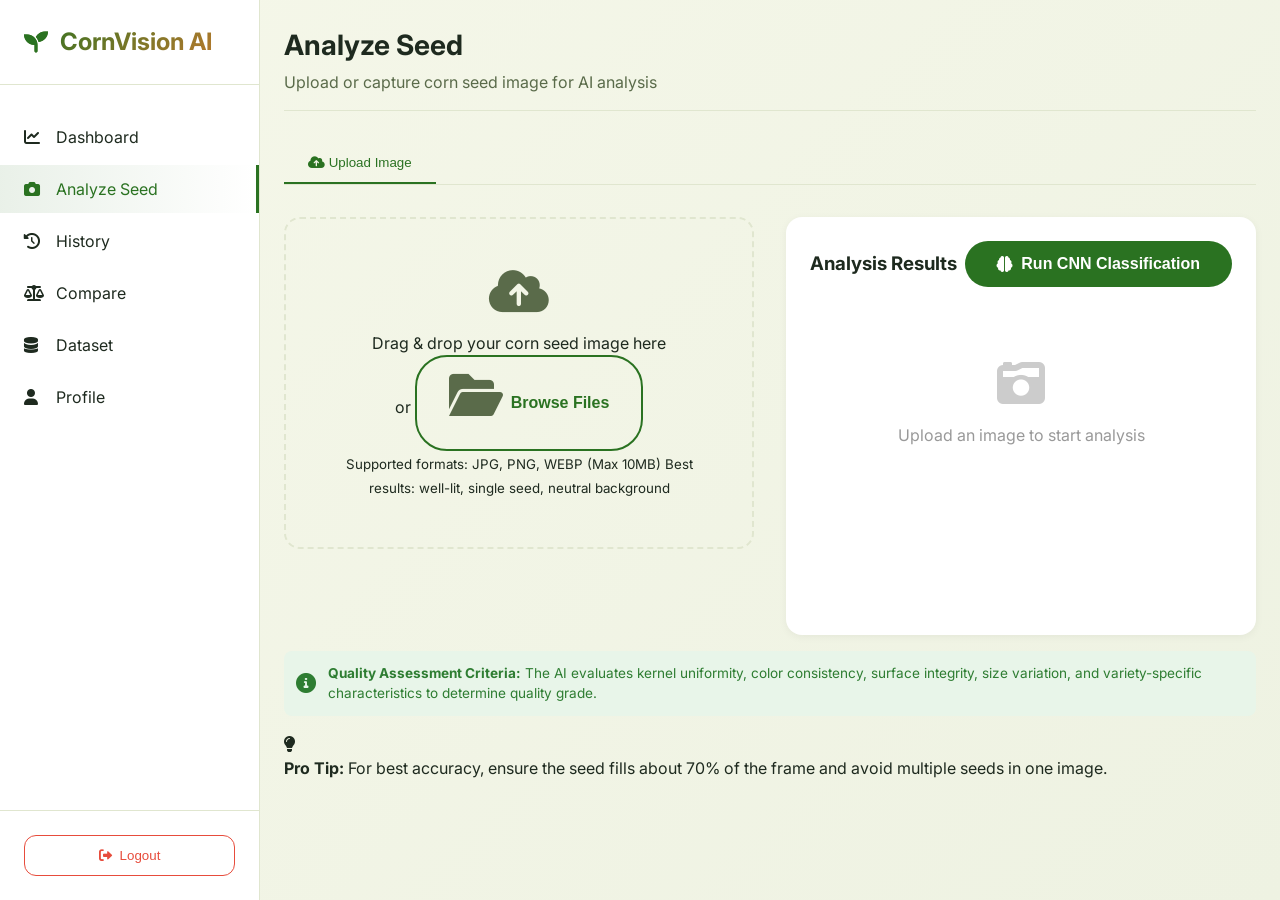
==== commit fc55eec3: "Update analyze.html" ====
--- a/analyze.html
+++ b/analyze.html
@@ -66,12 +66,12 @@
                 <button class="tab-btn active" data-tab="upload">
                     <i class="fas fa-cloud-upload-alt"></i> Upload Image
                 </button>
-                <button class="tab-btn" data-tab="camera">
+                <!-- <button class="tab-btn" data-tab="camera">
                     <i class="fas fa-camera"></i> Live Camera
                 </button>
                 <button class="tab-btn" data-tab="batch">
                     <i class="fas fa-layer-group"></i> Batch Upload
-                </button>
+                </button> -->
             </div>
 
             <!-- Upload Tab -->
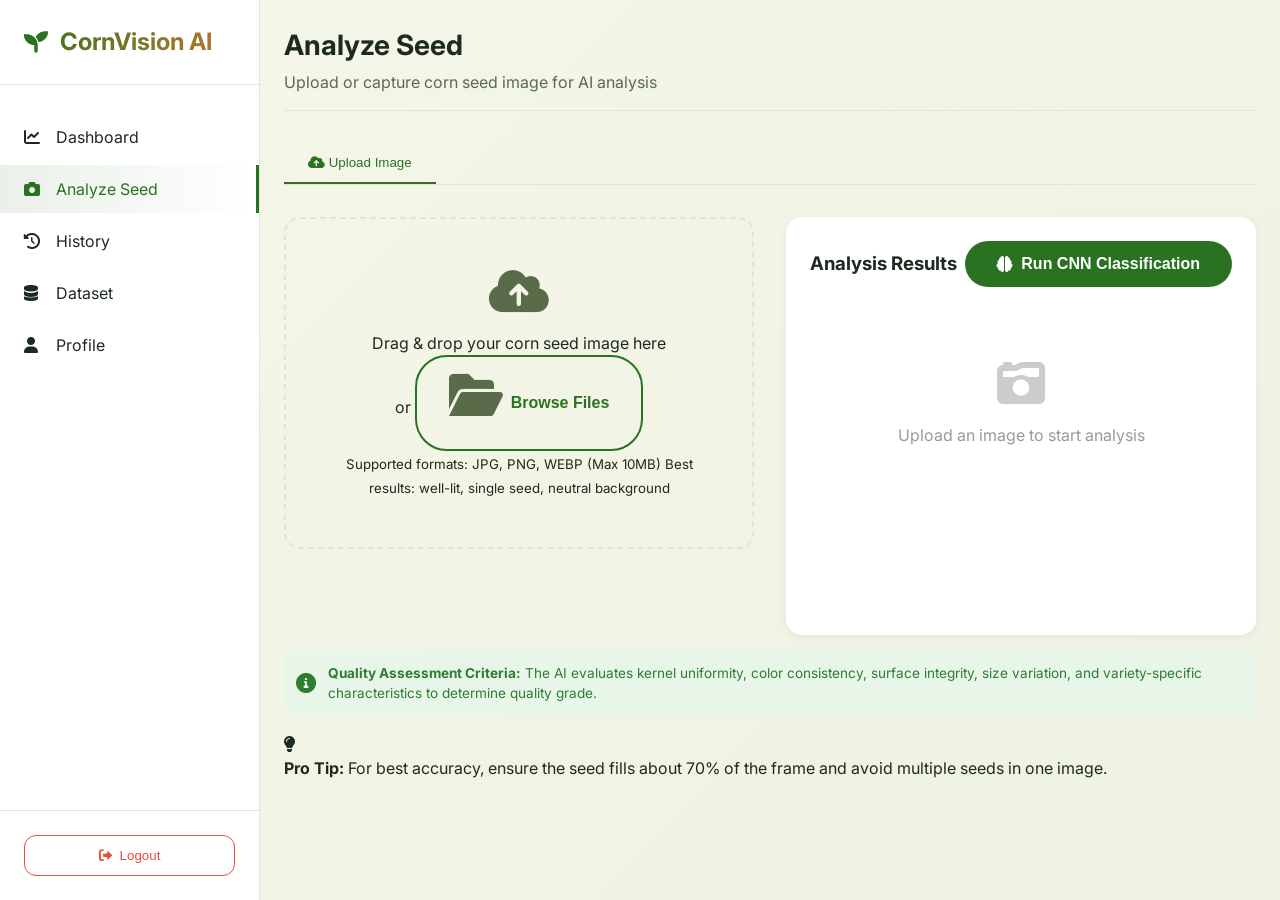
==== commit 1f07e8d1: "Update analyze.html" ====
--- a/analyze.html
+++ b/analyze.html
@@ -31,10 +31,10 @@
                     <i class="fas fa-history"></i>
                     <span>History</span>
                 </a>
-                <a href="compare.html" class="nav-item">
+                <!-- <a href="compare.html" class="nav-item">
                     <i class="fas fa-balance-scale"></i>
                     <span>Compare</span>
-                </a>
+                </a> -->
                 <a href="dataset.html" class="nav-item">
                     <i class="fas fa-database"></i>
                     <span>Dataset</span>
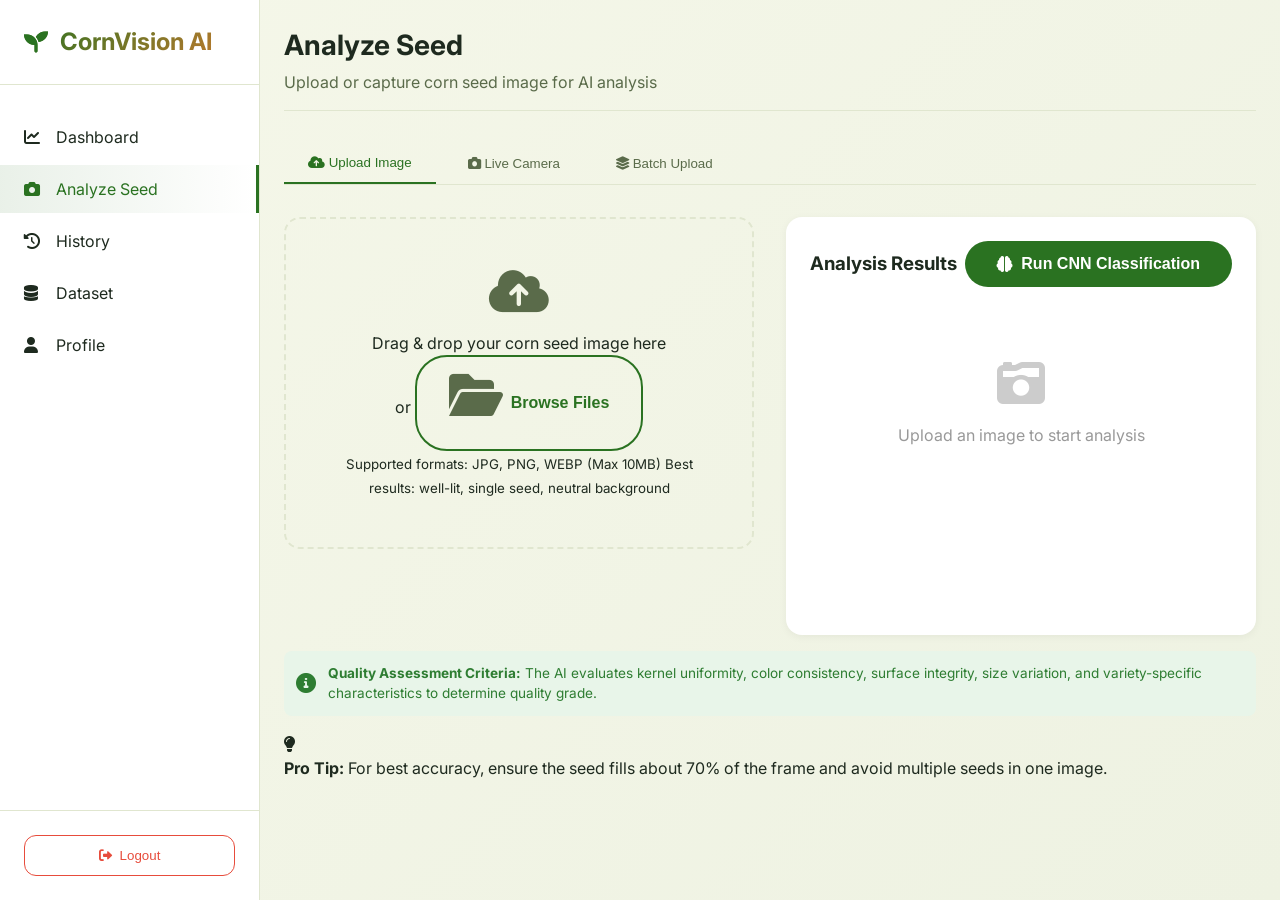
==== commit 2bf67034: "Update analyze.html" ====
--- a/analyze.html
+++ b/analyze.html
@@ -45,10 +45,12 @@
                 </a>
             </nav>
             <div class="sidebar-footer">
+                <a href="login.html" style="text-decoration: none;">
                 <button id="logoutBtn" class="logout-btn">
                     <i class="fas fa-sign-out-alt"></i>
                     <span>Logout</span>
                 </button>
+                </a>
             </div>
         </aside>
 
@@ -66,12 +68,12 @@
                 <button class="tab-btn active" data-tab="upload">
                     <i class="fas fa-cloud-upload-alt"></i> Upload Image
                 </button>
-                <!-- <button class="tab-btn" data-tab="camera">
+                <button class="tab-btn" data-tab="camera">
                     <i class="fas fa-camera"></i> Live Camera
                 </button>
                 <button class="tab-btn" data-tab="batch">
                     <i class="fas fa-layer-group"></i> Batch Upload
-                </button> -->
+                </button>
             </div>
 
             <!-- Upload Tab -->
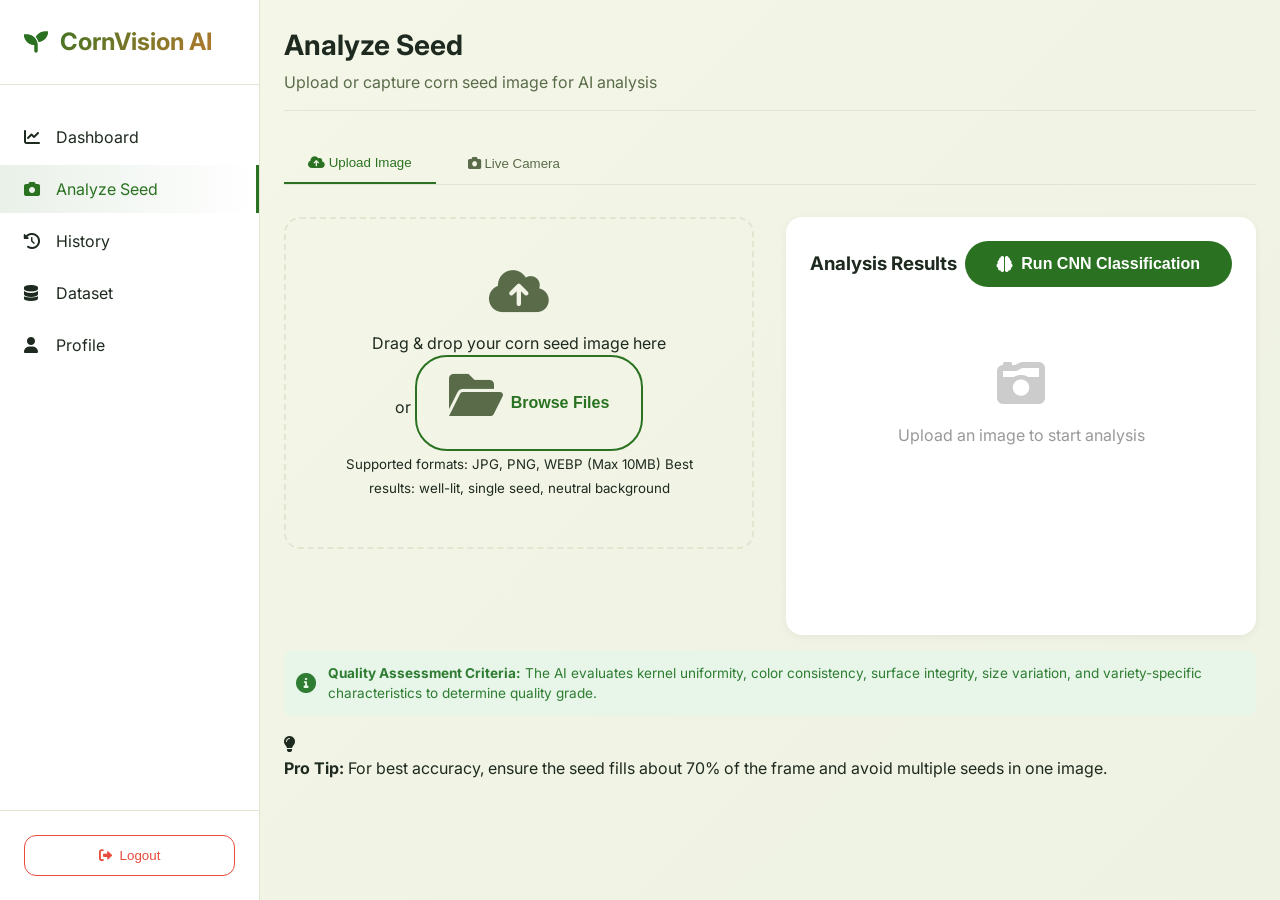
==== commit 2919b434: "Update analyze.html" ====
--- a/analyze.html
+++ b/analyze.html
@@ -71,9 +71,9 @@
                 <button class="tab-btn" data-tab="camera">
                     <i class="fas fa-camera"></i> Live Camera
                 </button>
-                <button class="tab-btn" data-tab="batch">
+                <!-- <button class="tab-btn" data-tab="batch">
                     <i class="fas fa-layer-group"></i> Batch Upload
-                </button>
+                </button> -->
             </div>
 
             <!-- Upload Tab -->
